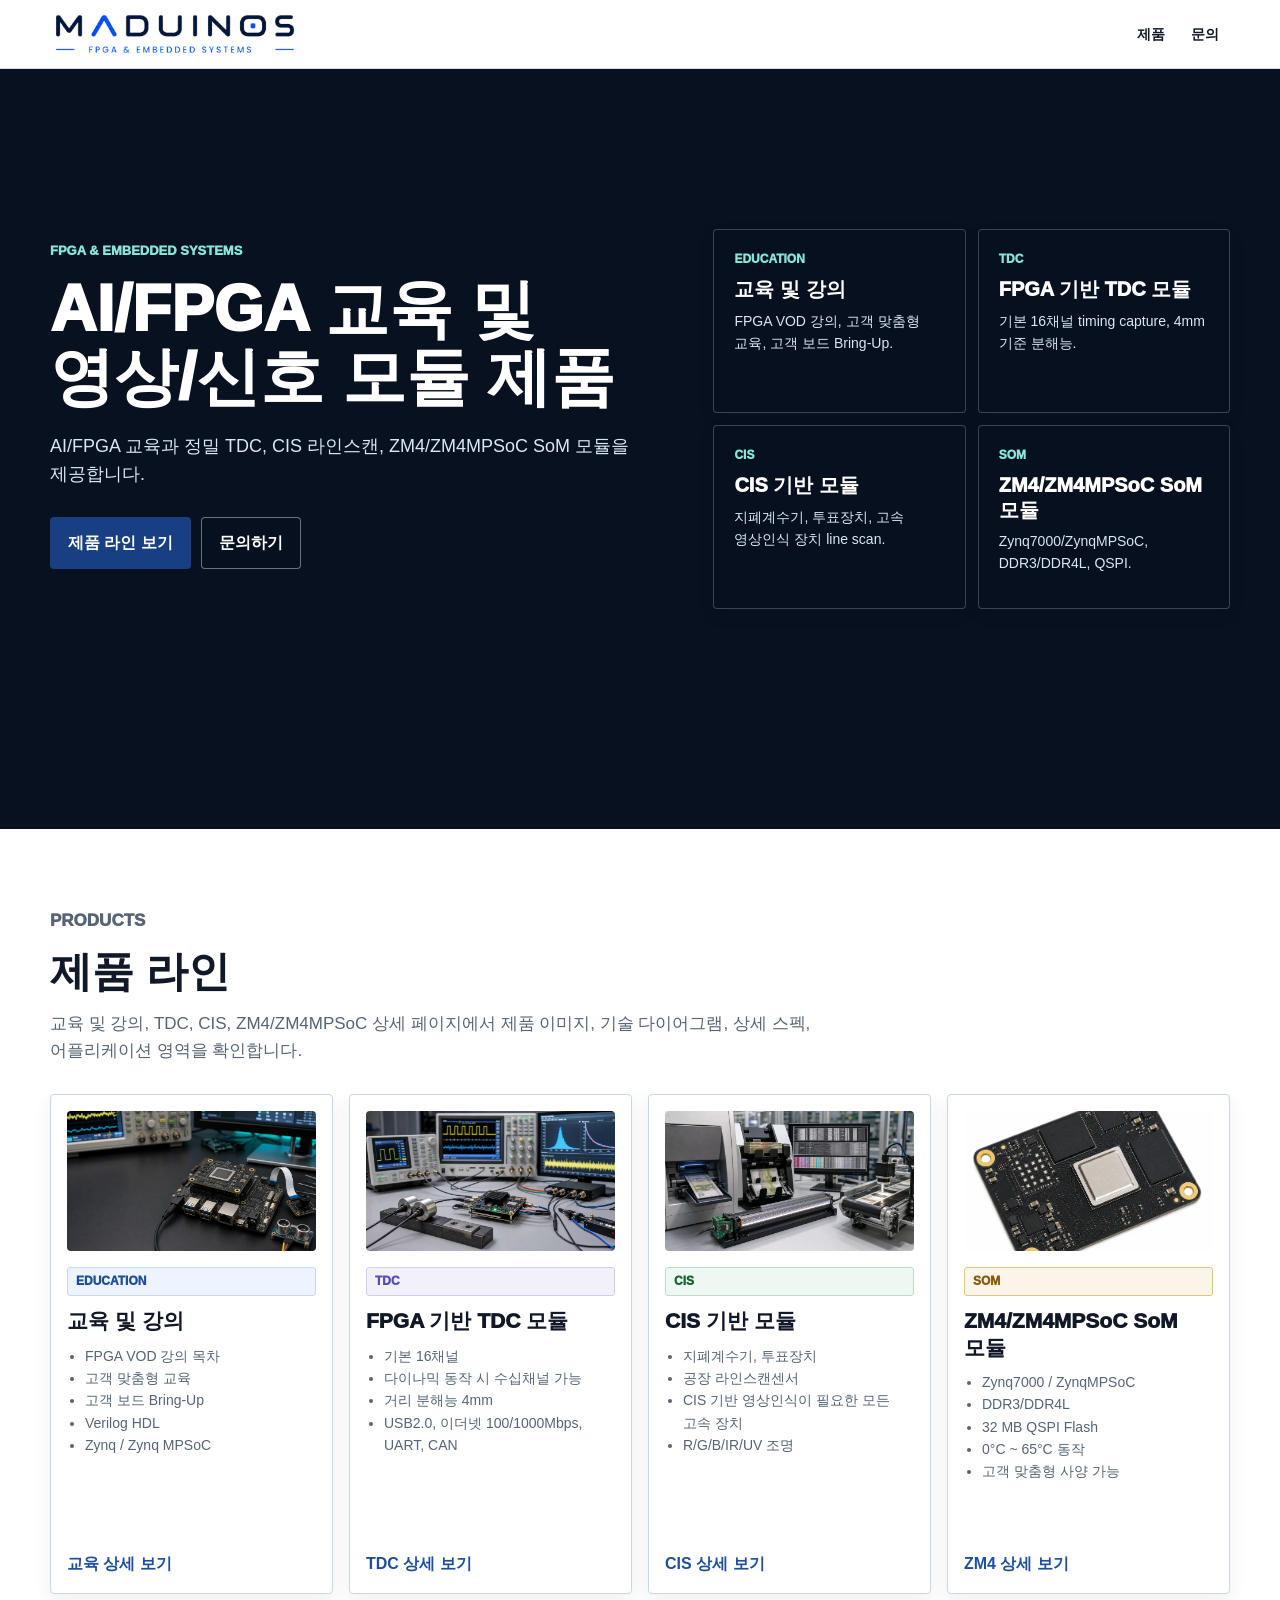
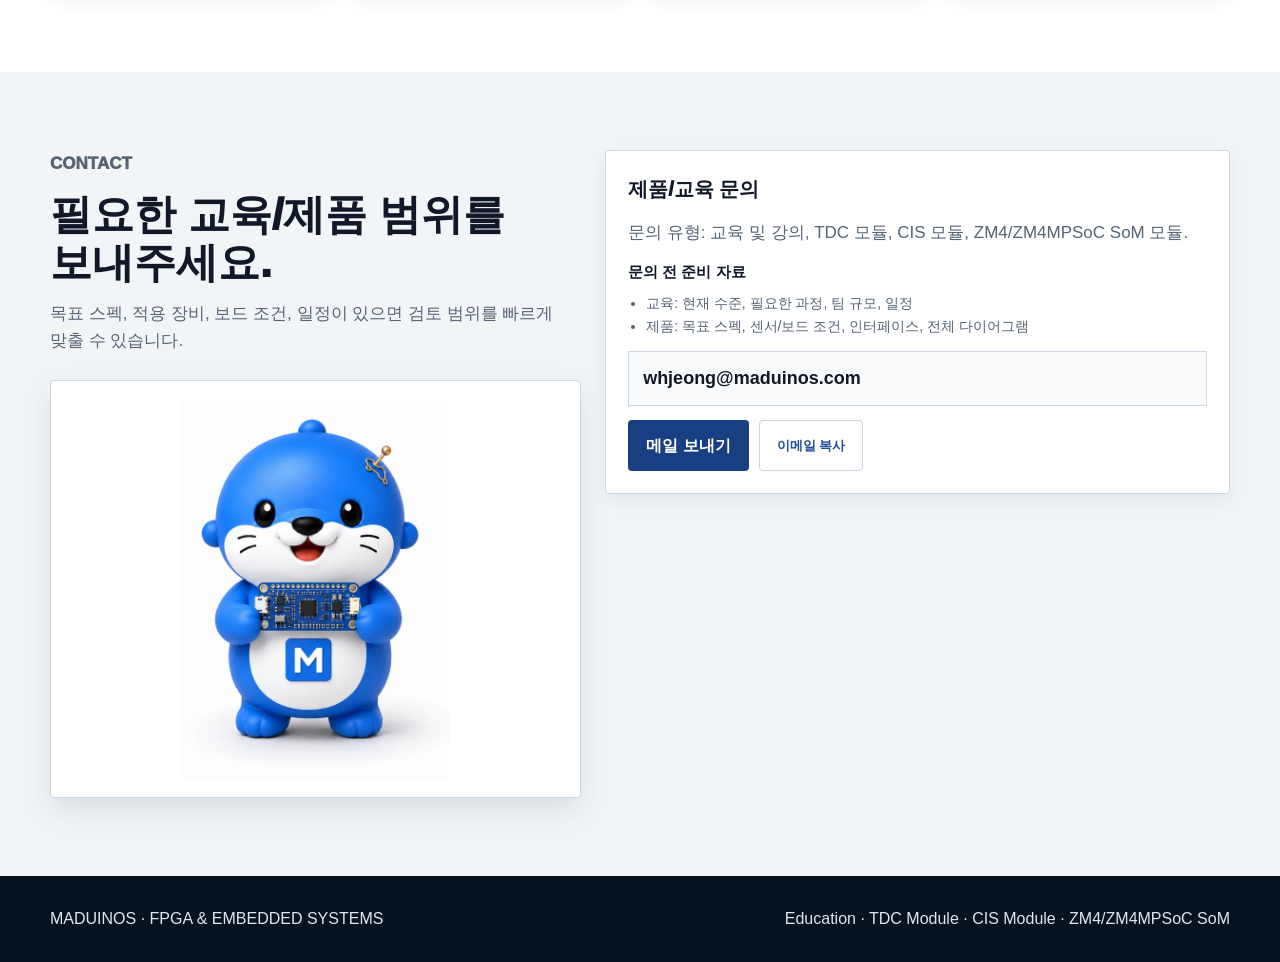
==== index.html @ a4b224b0 "Set primary domain to maduinos.com" ====
<!doctype html>
<html lang="ko">
<head>
  <meta charset="utf-8">
  <meta name="viewport" content="width=device-width, initial-scale=1">
  <meta name="description" content="MADUINOS는 FPGA & EMBEDDED SYSTEMS 브랜드 라인 아래 AI/FPGA 교육 및 영상/신호 모듈 제품을 제공합니다. 교육 및 강의, TDC, CIS, ZM4/ZM4MPSoC SoM의 핵심 스펙과 적용 영역을 확인하고 문의할 수 있습니다.">
  <title>MADUINOS | AI/FPGA 교육 및 영상/신호 모듈 제품</title>
  <link rel="canonical" href="https://maduinos.com/">
  <meta property="og:title" content="MADUINOS | AI/FPGA 교육 및 영상/신호 모듈 제품">
  <meta property="og:description" content="FPGA & EMBEDDED SYSTEMS. 교육 및 강의, FPGA 기반 TDC 모듈, CIS 기반 모듈, ZM4/ZM4MPSoC SoM 모듈.">
  <meta property="og:type" content="website">
  <meta property="og:url" content="https://maduinos.com/">
  <meta property="og:image" content="https://maduinos.com/assets/og-home.jpg">
  <meta property="og:image:width" content="1200">
  <meta property="og:image:height" content="630">
  <meta name="twitter:card" content="summary_large_image">
  <link rel="icon" href="favicon.ico" sizes="any">
  <link rel="icon" type="image/png" href="assets/favicon-32.png" sizes="32x32">
  <link rel="apple-touch-icon" href="assets/apple-touch-icon.png">
  <link rel="stylesheet" href="assets/maduinos-biz.css">
  <script type="application/ld+json">
  {
    "@context": "https://schema.org",
    "@type": "Organization",
    "name": "MADUINOS",
    "url": "https://maduinos.com/",
    "logo": "https://maduinos.com/assets/maduinos_wordmark_reference_clean.png",
    "email": "whjeong@maduinos.com",
    "description": "AI/FPGA 교육 및 영상/신호 모듈 제품. 교육 및 강의, FPGA 기반 TDC 모듈, CIS 기반 모듈, ZM4/ZM4MPSoC SoM 모듈."
  }
  </script>
</head>
<body>
  <header class="site-header">
    <div class="shell nav-row">
      <span class="brand">
        <img class="brand-logo" src="assets/maduinos_wordmark_reference_clean.png" alt="MADUINOS" width="760" height="139">
      </span>
      <nav class="nav-links" aria-label="주요 섹션">
        <a href="#products">제품</a>
        <a href="#contact">문의</a>
      </nav>
    </div>
  </header>

  <main>
    <section class="hero product-hero" id="hero">
      <div class="hero-bg" aria-hidden="true"></div>
      <div class="shell hero-grid">
        <div class="hero-copy">
          <p class="eyebrow">FPGA & EMBEDDED SYSTEMS</p>
          <h1>
            <span class="keep">AI/FPGA 교육 및</span><br>
            <span class="keep">영상/신호 모듈 제품</span>
          </h1>
          <p class="lead">
            AI/FPGA 교육과 정밀 TDC, CIS 라인스캔, ZM4/ZM4MPSoC SoM 모듈을 제공합니다.
          </p>
          <div class="hero-actions">
            <a class="button" href="#products">제품 라인 보기</a>
            <a class="button secondary" href="#contact">문의하기</a>
          </div>
        </div>

        <div class="solution-nav" aria-label="MADUINOS product lines">
          <a href="pages/fpga-education-consulting.html">
            <span>Education</span>
            <strong>교육 및 강의</strong>
            <p>FPGA VOD 강의, 고객 맞춤형 교육, 고객 보드 Bring-Up.</p>
          </a>
          <a href="pages/tdc-module.html">
            <span>TDC</span>
            <strong>FPGA 기반 TDC 모듈</strong>
            <p>기본 16채널 timing capture, 4mm 기준 분해능.</p>
          </a>
          <a href="pages/cis-module.html">
            <span>CIS</span>
            <strong>CIS 기반 모듈</strong>
            <p>지폐계수기, 투표장치, 고속 영상인식 장치 line scan.</p>
          </a>
          <a href="pages/zm4-module.html">
            <span>SoM</span>
            <strong>ZM4/ZM4MPSoC SoM 모듈</strong>
            <p>Zynq7000/ZynqMPSoC, DDR3/DDR4L, QSPI.</p>
          </a>
        </div>
      </div>
    </section>

    <section class="section alt" id="products">
      <div class="shell">
        <div class="section-head">
          <p class="eyebrow">Products</p>
          <h2>제품 라인</h2>
          <p>
            교육 및 강의, TDC, CIS, ZM4/ZM4MPSoC 상세 페이지에서 제품 이미지, 기술 다이어그램, 상세 스펙, 어플리케이션 영역을 확인합니다.
          </p>
        </div>
        <div class="product-line-grid product-card-grid">
          <article class="product-line-card">
            <img src="assets/edge-ai-carrier-lab.webp" alt="FPGA education and lecture product with development board lab setup" width="1672" height="941" loading="lazy">
            <span class="tag blue">Education</span>
            <h3>교육 및 강의</h3>
            <ul>
              <li>FPGA VOD 강의 목차</li>
              <li>고객 맞춤형 교육</li>
              <li>고객 보드 Bring-Up</li>
              <li>Verilog HDL</li>
              <li>Zynq / Zynq MPSoC</li>
            </ul>
            <a class="text-link" href="pages/fpga-education-consulting.html">교육 상세 보기</a>
          </article>
          <article class="product-line-card">
            <img src="assets/tdc-timing-applications.webp" alt="FPGA TDC timing module application image" width="1672" height="941" loading="lazy">
            <span class="tag violet">TDC</span>
            <h3>FPGA 기반 TDC 모듈</h3>
            <ul>
              <li>기본 16채널</li>
              <li>다이나믹 동작 시 수십채널 가능</li>
              <li>거리 분해능 4mm</li>
              <li>USB2.0, 이더넷 100/1000Mbps, UART, CAN</li>
            </ul>
            <a class="text-link" href="pages/tdc-module.html">TDC 상세 보기</a>
          </article>
          <article class="product-line-card">
            <img src="assets/cis-application-markets.webp" alt="CIS application image for banknote counter voting device and factory line scan" width="1672" height="941" loading="lazy">
            <span class="tag green">CIS</span>
            <h3>CIS 기반 모듈</h3>
            <ul>
              <li>지폐계수기, 투표장치</li>
              <li>공장 라인스캔센서</li>
              <li>CIS 기반 영상인식이 필요한 모든 고속 장치</li>
              <li>R/G/B/IR/UV 조명</li>
            </ul>
            <a class="text-link" href="pages/cis-module.html">CIS 상세 보기</a>
          </article>
          <article class="product-line-card">
            <img src="assets/zm4-zm4mpsoc-black-som-module.webp" alt="ZM4 and ZM4MPSoC black SoM module product image" width="1254" height="1254" loading="lazy">
            <span class="tag amber">SoM</span>
            <h3>ZM4/ZM4MPSoC SoM 모듈</h3>
            <ul>
              <li>Zynq7000 / ZynqMPSoC</li>
              <li>DDR3/DDR4L</li>
              <li>32 MB QSPI Flash</li>
              <li>0°C ~ 65°C 동작</li>
              <li>고객 맞춤형 사양 가능</li>
            </ul>
            <a class="text-link" href="pages/zm4-module.html">ZM4 상세 보기</a>
          </article>
        </div>
      </div>
    </section>

    <section class="section" id="contact">
      <div class="shell contact-layout">
        <div>
          <p class="eyebrow">Contact</p>
          <h2>필요한 교육/제품 범위를 보내주세요.</h2>
          <p>
            목표 스펙, 적용 장비, 보드 조건, 일정이 있으면 검토 범위를 빠르게 맞출 수 있습니다.
          </p>
          <div class="image-frame mascot">
            <img src="assets/mascot-board-presenter.webp" alt="MADUINOS mascot holding an FPGA module board" width="566" height="800" loading="lazy">
          </div>
        </div>
        <div class="contact-card">
          <strong>제품/교육 문의</strong>
          <p>문의 유형: 교육 및 강의, TDC 모듈, CIS 모듈, ZM4/ZM4MPSoC SoM 모듈.</p>
          <div class="contact-prep">
            <strong>문의 전 준비 자료</strong>
            <ul>
              <li>교육: 현재 수준, 필요한 과정, 팀 규모, 일정</li>
              <li>제품: 목표 스펙, 센서/보드 조건, 인터페이스, 전체 다이어그램</li>
            </ul>
          </div>
          <div class="email-line">whjeong@maduinos.com</div>
          <div class="contact-actions">
            <a class="button" href="mailto:whjeong@maduinos.com?subject=MADUINOS%20제품%20교육%20문의">메일 보내기</a>
            <button class="button secondary copy-button" type="button" data-copy-email="whjeong@maduinos.com" aria-live="polite">이메일 복사</button>
          </div>
        </div>
      </div>
    </section>
  </main>

  <footer class="site-footer">
    <div class="shell footer-row">
      <div>MADUINOS · FPGA & EMBEDDED SYSTEMS</div>
      <div>Education · TDC Module · CIS Module · ZM4/ZM4MPSoC SoM</div>
    </div>
  </footer>
  <script>
    document.querySelectorAll("[data-copy-email]").forEach((button) => {
      button.addEventListener("click", async () => {
        const email = button.dataset.copyEmail;
        try {
          await navigator.clipboard.writeText(email);
          button.textContent = "복사 완료";
          setTimeout(() => { button.textContent = "이메일 복사"; }, 1600);
        } catch {
          window.prompt("이메일 주소를 복사하세요.", email);
        }
      });
    });
  </script>
</body>
</html>
---- assets/maduinos-biz.css ----
:root {
  --ink: #111827;
  --muted: #566475;
  --line: #cdd7e3;
  --paper: #ffffff;
  --soft: #f2f5f8;
  --surface: #f8fafc;
  --navy: #08111f;
  --blue: #1f4f9c;
  --teal: #0f766e;
  --cyan: #036780;
  --green: #166534;
  --amber: #8a5a10;
  --violet: #554db8;
  --red: #bd2b1f;
  --shadow: 0 12px 30px rgba(14, 23, 38, 0.1);
  --shadow-sm: 0 6px 18px rgba(14, 23, 38, 0.07);
}

* { box-sizing: border-box; }
html { scroll-behavior: smooth; }

body {
  margin: 0;
  color: var(--ink);
  background: var(--soft);
  font-family: -apple-system, BlinkMacSystemFont, "Noto Sans KR", "Segoe UI", sans-serif;
  line-height: 1.6;
  letter-spacing: 0;
  word-break: keep-all;
  overflow-wrap: break-word;
}

a { color: var(--blue); text-decoration: none; }
a:hover { text-decoration: underline; }
img { display: block; max-width: 100%; height: auto; }

.shell {
  width: min(1180px, calc(100% - 32px));
  margin: 0 auto;
}

.site-header {
  position: sticky;
  top: 0;
  z-index: 30;
  border-bottom: 1px solid rgba(205, 215, 227, 0.92);
  background: rgba(255, 255, 255, 0.98);
  backdrop-filter: blur(10px);
}

.nav-row {
  min-height: 68px;
  display: flex;
  align-items: center;
  justify-content: space-between;
  gap: 24px;
}

.brand {
  display: inline-flex;
  align-items: center;
  color: var(--ink);
  text-decoration: none;
}

.brand:hover {
  text-decoration: none;
}

.brand img {
  width: 250px;
  max-width: 58vw;
}

.brand-logo {
  width: 380px;
  max-width: 82vw;
}

.nav-links {
  display: flex;
  align-items: center;
  gap: 4px;
  overflow-x: auto;
  overflow-y: hidden;
  white-space: nowrap;
  scrollbar-width: none;
  -ms-overflow-style: none;
}

.nav-links::-webkit-scrollbar {
  display: none;
}

.nav-links a {
  min-height: 40px;
  display: inline-flex;
  align-items: center;
  padding: 8px 11px;
  color: var(--ink);
  font-size: 14px;
  font-weight: 850;
}

.nav-links a:hover {
  background: #eef2f6;
  text-decoration: none;
}

.hero {
  position: relative;
  min-height: 760px;
  overflow: hidden;
  color: #fff;
  background: var(--navy);
}

.hero-bg {
  position: absolute;
  inset: 0;
  background-image:
    linear-gradient(90deg, rgba(8, 17, 31, 0.98) 0%, rgba(8, 17, 31, 0.92) 38%, rgba(8, 17, 31, 0.58) 76%),
    url("tdc-cis-lab-system.png");
  background-size: cover;
  background-position: center;
}

.hero-grid {
  position: relative;
  min-height: 690px;
  display: grid;
  grid-template-columns: minmax(0, 0.98fr) minmax(360px, 0.82fr);
  gap: 46px;
  align-items: center;
  padding: 70px 0 60px;
}

.hero-copy {
  max-width: 760px;
}

.eyebrow {
  margin: 0 0 14px;
  color: #86e7d8;
  font-size: 13px;
  font-weight: 950;
  letter-spacing: 0;
  text-transform: uppercase;
}

h1, h2, h3, p { margin-top: 0; }

h1, h2, h3, p, li, td, th, span, a, button, label {
  word-break: keep-all;
  overflow-wrap: break-word;
}

.keep {
  display: inline-block;
}

h1 {
  margin-bottom: 20px;
  font-size: 64px;
  line-height: 1.06;
  font-weight: 950;
  letter-spacing: 0;
}

h2 {
  margin-bottom: 14px;
  font-size: 42px;
  line-height: 1.13;
  font-weight: 940;
  letter-spacing: 0;
}

h3 {
  margin-bottom: 10px;
  font-size: 21px;
  line-height: 1.25;
  font-weight: 920;
  letter-spacing: 0;
}

.lead {
  margin-bottom: 28px;
  color: #dbe7f3;
  font-size: 18px;
}

.hero-disciplines {
  display: flex;
  flex-wrap: wrap;
  gap: 0;
  max-width: 720px;
  margin: 0 0 24px;
  border-top: 1px solid rgba(219, 231, 243, 0.24);
  border-bottom: 1px solid rgba(219, 231, 243, 0.24);
}

.hero-disciplines span {
  min-height: 42px;
  display: inline-flex;
  align-items: center;
  padding: 8px 16px 8px 0;
  margin-right: 16px;
  color: #e6edf5;
  border-right: 1px solid rgba(219, 231, 243, 0.24);
  font-size: 13px;
  font-weight: 880;
}

.hero-note {
  max-width: 660px;
  margin-bottom: 18px;
  color: #b9e7df;
  font-size: 15px;
  font-weight: 800;
}

.hero-actions {
  display: flex;
  flex-wrap: wrap;
  gap: 10px;
  margin-bottom: 28px;
}

.button {
  display: inline-flex;
  align-items: center;
  justify-content: center;
  min-height: 46px;
  padding: 12px 17px;
  border: 1px solid transparent;
  border-radius: 4px;
  color: #fff;
  background: #173f82;
  font-weight: 900;
  cursor: pointer;
}

.button:hover {
  color: #fff;
  background: #102f66;
  text-decoration: none;
}

.button.secondary {
  background: rgba(8, 17, 31, 0.34);
  border-color: rgba(219, 231, 243, 0.46);
}

.hero-device {
  align-self: end;
  padding: 16px;
  border: 1px solid rgba(219, 231, 243, 0.2);
  background: rgba(8, 17, 31, 0.64);
  box-shadow: var(--shadow);
}

.hero-device img {
  width: 100%;
  aspect-ratio: 4 / 3;
  object-fit: cover;
}

.device-strip {
  display: grid;
  grid-template-columns: repeat(5, 1fr);
  gap: 7px;
  margin-top: 12px;
}

.device-strip button {
  min-height: 34px;
  border: 1px solid rgba(219, 231, 243, 0.16);
  color: #dbe7f3;
  background: rgba(8, 17, 31, 0.6);
  cursor: pointer;
  font-size: 12px;
  font-weight: 900;
}

.device-strip button:hover,
.device-strip button.is-active {
  color: #07111e;
  background: #b9e7df;
}

.section {
  padding: 78px 0;
}

.section.alt {
  background: #fff;
}

.section-head {
  max-width: 800px;
  margin-bottom: 30px;
}

.compact-head {
  max-width: 980px;
}

.section-head p,
.product-copy p,
.tech-panel p,
.contact-layout p {
  color: var(--muted);
  font-size: 17px;
}

.solution-grid {
  display: grid;
  grid-template-columns: repeat(3, minmax(0, 1fr));
  gap: 16px;
}

.business-map {
  border-bottom: 1px solid var(--line);
}

.business-flow {
  display: grid;
  grid-template-columns: minmax(0, 1fr) 36px minmax(0, 1fr) 36px minmax(0, 1fr);
  gap: 12px;
  align-items: stretch;
}

.business-card {
  min-height: 190px;
  padding: 22px;
  border: 1px solid var(--line);
  background: #fff;
  box-shadow: var(--shadow-sm);
}

.business-card span {
  display: inline-flex;
  margin-bottom: 12px;
  padding: 4px 8px;
  color: #fff;
  background: var(--ink);
  font-size: 12px;
  font-weight: 950;
  text-transform: uppercase;
}

.business-card strong {
  display: block;
  margin-bottom: 8px;
  font-size: 24px;
  line-height: 1.2;
  font-weight: 950;
}

.business-card p {
  margin-bottom: 0;
  color: var(--muted);
}

.business-output {
  border-color: rgba(15, 118, 110, 0.36);
  background: #f4fbfa;
}

.business-arrow {
  display: grid;
  place-items: center;
  color: var(--teal);
  font-size: 28px;
  font-weight: 950;
}

.solution-card,
.industry-card,
.contact-card,
.product-shot,
.capability,
.flow-card,
.page-link-grid a {
  border: 1px solid var(--line);
  border-radius: 4px;
  background: var(--paper);
  box-shadow: var(--shadow-sm);
}

.solution-card {
  min-height: 242px;
  padding: 22px;
}

.solution-card p,
.industry-card p {
  color: var(--muted);
}

.text-link {
  display: inline-flex;
  margin-top: 10px;
  color: var(--blue);
  font-weight: 900;
}

.solution-nav {
  display: grid;
  grid-template-columns: repeat(2, minmax(0, 1fr));
  gap: 12px;
  align-self: center;
}

.solution-nav a {
  min-height: 184px;
  display: grid;
  align-content: start;
  gap: 8px;
  padding: 20px;
  color: #fff;
  border: 1px solid rgba(219, 231, 243, 0.24);
  border-radius: 4px;
  background: rgba(8, 17, 31, 0.72);
  box-shadow: var(--shadow-sm);
}

.solution-nav a:hover {
  border-color: #86e7d8;
  background: rgba(16, 24, 39, 0.9);
  text-decoration: none;
}

.solution-nav span {
  color: #86e7d8;
  font-size: 12px;
  font-weight: 950;
  text-transform: uppercase;
}

.solution-nav strong {
  font-size: 20px;
  line-height: 1.22;
  font-weight: 950;
}

.solution-nav p {
  margin-bottom: 0;
  color: #dbe7f3;
  font-size: 14px;
}

.business-model-grid {
  display: grid;
  grid-template-columns: repeat(4, minmax(0, 1fr));
  gap: 14px;
}

.business-model-grid.product-card-grid {
  grid-template-columns: repeat(4, minmax(0, 1fr));
}

.business-model-card {
  min-height: 230px;
  display: grid;
  align-content: start;
  gap: 10px;
  padding: 20px;
  color: var(--ink);
  border: 1px solid var(--line);
  border-radius: 4px;
  background: #fff;
  box-shadow: var(--shadow-sm);
}

.business-model-card:hover {
  border-color: #9db8d8;
  text-decoration: none;
}

.business-model-card span {
  color: var(--teal);
  font-size: 12px;
  font-weight: 950;
  text-transform: uppercase;
}

.business-model-card strong {
  font-size: 22px;
  line-height: 1.2;
  font-weight: 950;
}

.business-model-card p {
  margin-bottom: 0;
  color: var(--muted);
}

.business-model-card em {
  margin-top: 6px;
  padding-top: 12px;
  border-top: 1px solid var(--line);
  color: var(--ink);
  font-size: 13px;
  font-style: normal;
  font-weight: 900;
}

.product-card-grid {
  display: grid;
  grid-template-columns: repeat(2, minmax(0, 1fr));
  gap: 16px;
}

.product-card {
  display: grid;
  grid-template-columns: minmax(190px, 0.62fr) minmax(0, 1fr);
  gap: 18px;
  min-height: 250px;
  padding: 16px;
  color: var(--ink);
  border: 1px solid var(--line);
  border-radius: 4px;
  background: #fff;
  box-shadow: var(--shadow-sm);
}

.product-card:hover {
  border-color: #9db8d8;
  text-decoration: none;
}

.product-card img {
  width: 100%;
  height: 100%;
  min-height: 210px;
  object-fit: cover;
  border-radius: 4px;
}

.product-card h3 {
  color: var(--ink);
}

.product-card p {
  margin-bottom: 0;
  color: var(--muted);
}

.product-card.education-card {
  grid-column: span 2;
}

.tag {
  display: inline-flex;
  align-items: center;
  min-height: 26px;
  margin-bottom: 12px;
  padding: 4px 8px;
  border: 1px solid var(--line);
  border-radius: 3px;
  color: var(--ink);
  background: var(--surface);
  font-size: 12px;
  font-weight: 950;
  text-transform: uppercase;
}

.tag.blue { color: var(--blue); background: #eef4ff; border-color: #c8d8f2; }
.tag.cyan { color: var(--cyan); background: #edf8fb; border-color: #bfdae2; }
.tag.amber { color: var(--amber); background: #fbf4e8; border-color: #e1c48d; }
.tag.violet { color: var(--violet); background: #f2f1fb; border-color: #d1cdf0; }
.tag.green { color: var(--green); background: #eef8f2; border-color: #bfdcc9; }

.product-line-grid {
  display: grid;
  grid-template-columns: repeat(4, minmax(0, 1fr));
  gap: 16px;
}

.product-line-card {
  min-height: 500px;
  display: grid;
  grid-template-rows: auto auto auto 1fr auto;
  gap: 0;
  padding: 16px;
  border: 1px solid var(--line);
  border-radius: 4px;
  background: #fff;
  box-shadow: var(--shadow-sm);
}

.product-line-card img {
  width: 100%;
  aspect-ratio: 16 / 9;
  object-fit: cover;
  margin-bottom: 16px;
  border-radius: 4px;
}

.product-line-card h3 {
  margin-bottom: 10px;
}

.product-line-card ul {
  margin: 0;
  padding-left: 18px;
  color: var(--muted);
  font-size: 14px;
}

.product-line-card .text-link {
  align-self: end;
}

.list {
  margin: 0;
  padding-left: 18px;
  color: var(--muted);
}

.product-layout {
  display: grid;
  grid-template-columns: minmax(0, 0.78fr) minmax(420px, 1fr);
  gap: 28px;
  align-items: center;
}

.spec-grid {
  display: grid;
  grid-template-columns: repeat(2, minmax(0, 1fr));
  gap: 10px;
  margin-top: 22px;
}

.spec-grid div {
  min-height: 92px;
  padding: 14px;
  border: 1px solid var(--line);
  background: #fff;
}

.spec-grid strong,
.capability strong {
  display: block;
  margin-bottom: 5px;
  font-weight: 950;
}

.spec-grid span,
.capability span {
  color: var(--muted);
  font-size: 14px;
}

.product-shot {
  padding: 18px;
}

.product-shot img {
  width: 100%;
  border-radius: 4px;
}

.claim-note {
  margin-top: 20px;
  padding: 16px;
  border-left: 5px solid var(--amber);
  color: #3f3120;
  background: #fbf6ec;
  font-size: 15px;
  font-weight: 760;
}

.capability-grid {
  display: grid;
  grid-template-columns: repeat(3, minmax(0, 1fr));
  gap: 14px;
}

.capability {
  min-height: 132px;
  padding: 18px;
}

.industry-grid {
  display: grid;
  grid-template-columns: repeat(4, minmax(0, 1fr));
  gap: 14px;
}

.technology-flow {
  display: grid;
  grid-template-columns: minmax(0, 1fr) auto minmax(0, 1fr) auto minmax(0, 1fr) auto minmax(0, 1fr);
  gap: 10px;
  align-items: stretch;
  padding: 18px;
  margin-bottom: 18px;
}

.technology-card-grid {
  margin-top: 16px;
}

.proof-panel {
  display: grid;
  grid-template-columns: minmax(0, 0.72fr) minmax(420px, 1fr);
  gap: 22px;
  align-items: start;
  margin-top: 22px;
  padding: 24px;
  border: 1px solid var(--line);
  border-radius: 4px;
  background: #f8fafc;
  box-shadow: var(--shadow-sm);
}

.proof-panel p {
  margin-bottom: 0;
  color: var(--muted);
}

.proof-grid {
  display: grid;
  grid-template-columns: repeat(3, minmax(0, 1fr));
  gap: 10px;
}

.proof-grid div {
  min-height: 126px;
  padding: 16px;
  border: 1px solid var(--line);
  border-radius: 4px;
  background: #fff;
}

.proof-grid strong {
  display: block;
  margin-bottom: 6px;
  font-weight: 950;
}

.proof-grid span {
  color: var(--muted);
  font-size: 14px;
}

.curriculum-grid,
.roadmap-grid {
  display: grid;
  grid-template-columns: repeat(4, minmax(0, 1fr));
  gap: 14px;
}

.curriculum-grid.detailed {
  grid-template-columns: repeat(5, minmax(0, 1fr));
}

.curriculum-grid article,
.roadmap-grid div,
.application-list div {
  min-height: 190px;
  padding: 20px;
  border: 1px solid var(--line);
  border-radius: 4px;
  background: #fff;
  box-shadow: var(--shadow-sm);
}

.curriculum-grid article span {
  display: inline-flex;
  margin-bottom: 12px;
  padding: 4px 8px;
  color: var(--blue);
  background: #eef4ff;
  border: 1px solid #c8d8f2;
  border-radius: 3px;
  font-size: 12px;
  font-weight: 950;
}

.curriculum-grid article p,
.roadmap-grid span,
.application-list span {
  margin-bottom: 0;
  color: var(--muted);
  font-size: 14px;
}

.roadmap-grid {
  grid-template-columns: repeat(5, minmax(0, 1fr));
}

.roadmap-grid div {
  min-height: 150px;
}

.roadmap-grid strong,
.application-list strong {
  display: block;
  margin-bottom: 8px;
  font-size: 18px;
  font-weight: 950;
}

.package-grid {
  display: grid;
  grid-template-columns: repeat(3, minmax(0, 1fr));
  gap: 14px;
  margin-top: 18px;
}

.package-card {
  min-height: 236px;
  padding: 20px;
  border: 1px solid var(--line);
  border-radius: 4px;
  background: #fff;
  box-shadow: var(--shadow-sm);
}

.package-card span {
  display: inline-flex;
  margin-bottom: 12px;
  padding: 4px 8px;
  color: var(--teal);
  background: #edf8f5;
  border: 1px solid #b9ded7;
  border-radius: 3px;
  font-size: 12px;
  font-weight: 950;
}

.package-card p {
  color: var(--muted);
}

.package-card strong {
  display: block;
  font-size: 14px;
  font-weight: 900;
}

.industry-layout {
  display: grid;
  grid-template-columns: minmax(280px, 0.58fr) minmax(420px, 1fr);
  gap: 24px;
  align-items: center;
}

.industry-copy {
  margin-bottom: 0;
}

.industry-visual img {
  width: 100%;
  border-radius: 4px;
  box-shadow: var(--shadow);
}

.industry-signal-map {
  display: grid;
  grid-template-columns: repeat(3, minmax(0, 1fr));
  gap: 8px;
  margin-top: 10px;
}

.industry-signal-map div,
.measurement-stack div {
  min-height: 88px;
  padding: 14px;
  border: 1px solid var(--line);
  background: #fff;
}

.industry-signal-map strong,
.measurement-stack strong {
  display: block;
  margin-bottom: 4px;
  font-weight: 950;
}

.industry-signal-map span,
.measurement-stack span {
  color: var(--muted);
  font-size: 13px;
}

.industry-layout .industry-grid {
  grid-column: 1 / -1;
}

.industry-card {
  min-height: 182px;
  padding: 20px;
}

.engagement-flow {
  display: grid;
  grid-template-columns: minmax(0, 1fr) 28px minmax(0, 1fr) 28px minmax(0, 1fr) 28px minmax(0, 1fr);
  gap: 10px;
  align-items: stretch;
}

.flow-card {
  min-height: 184px;
  padding: 20px;
}

.flow-card span {
  display: inline-grid;
  width: 38px;
  height: 38px;
  margin-bottom: 16px;
  place-items: center;
  color: #fff;
  background: var(--ink);
  font-size: 13px;
  font-weight: 950;
}

.flow-card strong {
  display: block;
  margin-bottom: 8px;
  font-size: 20px;
  font-weight: 950;
}

.flow-card p {
  margin-bottom: 0;
  color: var(--muted);
}

.flow-connector {
  display: grid;
  place-items: center;
  color: var(--teal);
  font-size: 28px;
  font-weight: 950;
}

.process-list {
  counter-reset: step;
  display: grid;
  gap: 12px;
}

.process-item {
  counter-increment: step;
  display: grid;
  grid-template-columns: 58px 1fr;
  gap: 14px;
  padding: 18px;
  border: 1px solid var(--line);
  background: #fff;
}

.process-item::before {
  content: counter(step, decimal-leading-zero);
  width: 48px;
  height: 48px;
  display: grid;
  place-items: center;
  color: #fff;
  background: var(--ink);
  font-weight: 950;
}

.process-item p {
  margin-bottom: 0;
  color: var(--muted);
}

.tech-panel {
  display: grid;
  grid-template-columns: minmax(0, 1fr) minmax(320px, 0.68fr);
  gap: 18px;
  align-items: center;
}

.measurement-stack {
  display: grid;
  gap: 10px;
}

.page-link-grid {
  display: grid;
  grid-template-columns: repeat(3, minmax(0, 1fr));
  gap: 12px;
}

.page-link-grid a {
  min-height: 74px;
  display: flex;
  align-items: center;
  padding: 18px;
  color: var(--ink);
  font-weight: 900;
}

.page-link-grid a:hover {
  color: var(--blue);
  text-decoration: none;
}

.contact-layout {
  display: grid;
  grid-template-columns: minmax(0, 0.85fr) minmax(420px, 1fr);
  gap: 24px;
  align-items: start;
}

.contact-card {
  display: grid;
  gap: 14px;
  padding: 22px;
}

.contact-card strong {
  font-size: 20px;
  font-weight: 950;
}

.contact-card p {
  margin-bottom: 0;
}

.contact-prep {
  display: grid;
  gap: 8px;
}

.contact-prep strong {
  font-size: 15px;
}

.contact-prep ul {
  margin: 0;
  padding-left: 18px;
  color: var(--muted);
  font-size: 14px;
}

.contact-actions {
  display: flex;
  flex-wrap: wrap;
  gap: 10px;
}

.contact-card .button.secondary {
  color: var(--blue);
  background: #fff;
  border-color: var(--line);
}

.contact-card .button.secondary:hover {
  color: #fff;
  background: var(--blue);
  border-color: var(--blue);
}

.email-line {
  padding: 12px 14px;
  border: 1px solid var(--line);
  background: #f8fafc;
  color: var(--ink);
  font-size: 18px;
  font-weight: 900;
  user-select: text;
}

.site-footer {
  padding: 30px 0;
  color: #dbe7f3;
  background: var(--navy);
}

.footer-row {
  display: flex;
  justify-content: space-between;
  gap: 18px;
  align-items: center;
}

.footer-links {
  display: flex;
  flex-wrap: wrap;
  gap: 4px 18px;
}

.footer-links a {
  color: #dbe7f3;
  font-size: 14px;
}

.detail-hero {
  padding: 86px 0 50px;
  color: #fff;
  background: #08111f;
  border-bottom: 1px solid #1f2f46;
}

.detail-main {
  padding: 0 0 78px;
}

.detail-grid {
  display: grid;
  grid-template-columns: minmax(0, 0.8fr) minmax(0, 1.2fr);
  gap: 18px;
}

.detail-card {
  padding: 22px;
  border: 1px solid var(--line);
  border-radius: 4px;
  background: #fff;
}

.detail-hero-media {
  padding: 72px 0;
}

.detail-hero-grid,
.split-media {
  display: grid;
  grid-template-columns: minmax(0, 0.95fr) minmax(420px, 1fr);
  gap: 28px;
  align-items: center;
}

.split-media.reverse {
  grid-template-columns: minmax(0, 1fr) minmax(420px, 0.95fr);
}

.image-frame {
  padding: 18px;
  border: 1px solid var(--line);
  border-radius: 4px;
  background: #fff;
  box-shadow: var(--shadow);
}

.image-frame.dark {
  border-color: rgba(255, 255, 255, 0.22);
  background: rgba(255, 255, 255, 0.08);
}

.image-frame img {
  width: 100%;
  border-radius: 4px;
}

.image-frame.mascot {
  margin-top: 26px;
}

.image-frame.mascot img {
  max-height: 380px;
  width: auto;
  margin: 0 auto;
  display: block;
}

.split-media .page-link-grid {
  margin-top: 22px;
  grid-template-columns: repeat(2, minmax(0, 1fr));
}

.detail-section {
  padding: 70px 0;
  background: #fff;
}

.detail-section.alt {
  background: var(--soft);
}

.outcome-grid {
  display: grid;
  grid-template-columns: repeat(3, minmax(0, 1fr));
  gap: 14px;
}

.outcome-card {
  min-height: 182px;
  padding: 22px;
  border: 1px solid var(--line);
  border-radius: 4px;
  background: #fff;
  box-shadow: var(--shadow-sm);
}

.outcome-card p {
  color: var(--muted);
}

.diagram {
  border: 1px solid var(--line);
  border-radius: 4px;
  background: #fff;
  box-shadow: var(--shadow-sm);
}

.flow-diagram {
  display: grid;
  grid-template-columns: repeat(4, minmax(0, 1fr) auto) minmax(0, 1fr);
  gap: 10px;
  align-items: stretch;
  padding: 18px;
}

.module-diagram {
  display: grid;
  grid-template-columns: minmax(0, 1fr) auto minmax(0, 1fr) auto minmax(0, 1fr) auto minmax(0, 1fr);
  gap: 10px;
  align-items: stretch;
  padding: 18px;
}

.flow-node,
.diagram-core {
  min-height: 112px;
  display: grid;
  align-content: center;
  gap: 6px;
  padding: 16px;
  border: 1px solid var(--line);
  border-radius: 4px;
  background: var(--surface);
}

.diagram-core {
  color: #fff;
  border-color: #1f2f46;
  background: #101827;
}

.module-core {
  min-height: 132px;
}

.flow-node strong,
.diagram-core strong {
  font-size: 18px;
  font-weight: 950;
}

.flow-node span,
.diagram-core span {
  color: var(--muted);
  font-size: 14px;
}

.diagram-core span {
  color: #dff7f3;
}

.flow-arrow {
  display: grid;
  place-items: center;
  color: var(--teal);
  font-size: 28px;
  font-weight: 950;
}

.system-diagram {
  display: grid;
  grid-template-columns: minmax(0, 1fr) minmax(260px, 0.9fr) minmax(0, 1fr);
  gap: 14px;
  align-items: stretch;
  padding: 18px;
}

.diagram-column {
  display: grid;
  gap: 12px;
}

.spec-list {
  display: grid;
  gap: 10px;
  margin-top: 20px;
}

.spec-list div {
  min-height: 80px;
  padding: 14px;
  border: 1px solid var(--line);
  background: #fff;
}

.spec-list strong {
  display: block;
  margin-bottom: 4px;
  font-weight: 950;
}

.spec-list span {
  color: var(--muted);
  font-size: 14px;
}

.application-list {
  display: grid;
  grid-template-columns: repeat(3, minmax(0, 1fr));
  gap: 10px;
  margin-top: 20px;
}

.application-list div {
  min-height: 132px;
  padding: 16px;
  box-shadow: none;
}

.table-wrap {
  overflow-x: auto;
}

.spec-table {
  width: 100%;
  border-collapse: collapse;
  background: #fff;
  box-shadow: var(--shadow-sm);
}

.spec-table th,
.spec-table td {
  padding: 15px;
  border: 1px solid var(--line);
  text-align: left;
  vertical-align: top;
}

.spec-table th {
  color: #fff;
  background: var(--ink);
  font-weight: 920;
}

.check-grid {
  display: grid;
  grid-template-columns: repeat(4, minmax(0, 1fr));
  gap: 8px;
  margin-top: 20px;
}

.check-grid span {
  min-height: 42px;
  display: grid;
  place-items: center;
  padding: 8px;
  color: var(--ink);
  background: #fff;
  border: 1px solid var(--line);
  border-radius: 4px;
  font-size: 13px;
  font-weight: 880;
  text-align: center;
}

@media (max-width: 1000px) {
  h1 {
    font-size: 58px;
  }

  h2 {
    font-size: 40px;
  }

  .hero-grid,
  .product-layout,
  .industry-layout,
  .tech-panel,
  .contact-layout,
  .detail-grid,
  .detail-hero-grid,
  .split-media,
  .split-media.reverse,
  .proof-panel,
  .system-diagram {
    grid-template-columns: 1fr;
  }

  .solution-grid,
  .capability-grid,
  .industry-grid,
  .page-link-grid,
  .outcome-grid,
  .proof-grid,
  .package-grid,
  .product-card-grid,
  .business-model-grid,
  .product-line-grid,
  .curriculum-grid,
  .curriculum-grid.detailed,
  .roadmap-grid,
  .application-list {
    grid-template-columns: repeat(2, minmax(0, 1fr));
  }

  .business-model-grid.product-card-grid {
    grid-template-columns: repeat(2, minmax(0, 1fr));
  }

  .flow-diagram,
  .technology-flow,
  .module-diagram,
  .engagement-flow,
  .business-flow {
    grid-template-columns: 1fr;
  }

  .flow-arrow,
  .flow-connector,
  .business-arrow {
    transform: rotate(90deg);
  }

  .product-card.education-card {
    grid-column: span 2;
  }
}

@media (max-width: 720px) {
  h1 {
    font-size: 38px;
    line-height: 1.09;
  }

  h2 {
    font-size: 30px;
  }

  .nav-row {
    align-items: flex-start;
    flex-direction: column;
    padding: 12px 0;
  }

  .brand-logo {
    max-width: 64vw;
  }

  .nav-links {
    width: 100%;
  }

  .hero-grid {
    min-height: auto;
    padding: 46px 0 38px;
  }

  .hero {
    min-height: auto;
  }

  .hero-bg {
    background-position: 58% center;
  }

  .hero-actions {
    margin-bottom: 0;
  }

  .hero-disciplines span {
    flex: 1 1 46%;
    margin-right: 0;
    padding-right: 12px;
  }

  .hero-device {
    display: none;
  }

  .solution-grid,
  .capability-grid,
  .industry-grid,
  .industry-signal-map,
  .page-link-grid,
  .spec-grid,
  .outcome-grid,
  .proof-grid,
  .package-grid,
  .check-grid,
  .solution-nav,
  .product-card-grid,
  .business-model-grid,
  .product-line-grid,
  .curriculum-grid,
  .curriculum-grid.detailed,
  .roadmap-grid,
  .application-list {
    grid-template-columns: 1fr;
  }

  .business-model-grid.product-card-grid {
    grid-template-columns: 1fr;
  }

  .product-card {
    grid-template-columns: 1fr;
  }

  .product-card.education-card {
    grid-column: auto;
  }

  .detail-hero-media {
    padding: 52px 0;
  }

  .detail-section {
    padding: 54px 0;
  }

  .section {
    padding: 56px 0;
  }

  .process-item {
    grid-template-columns: 1fr;
  }

  .footer-row {
    align-items: flex-start;
    flex-direction: column;
  }
}
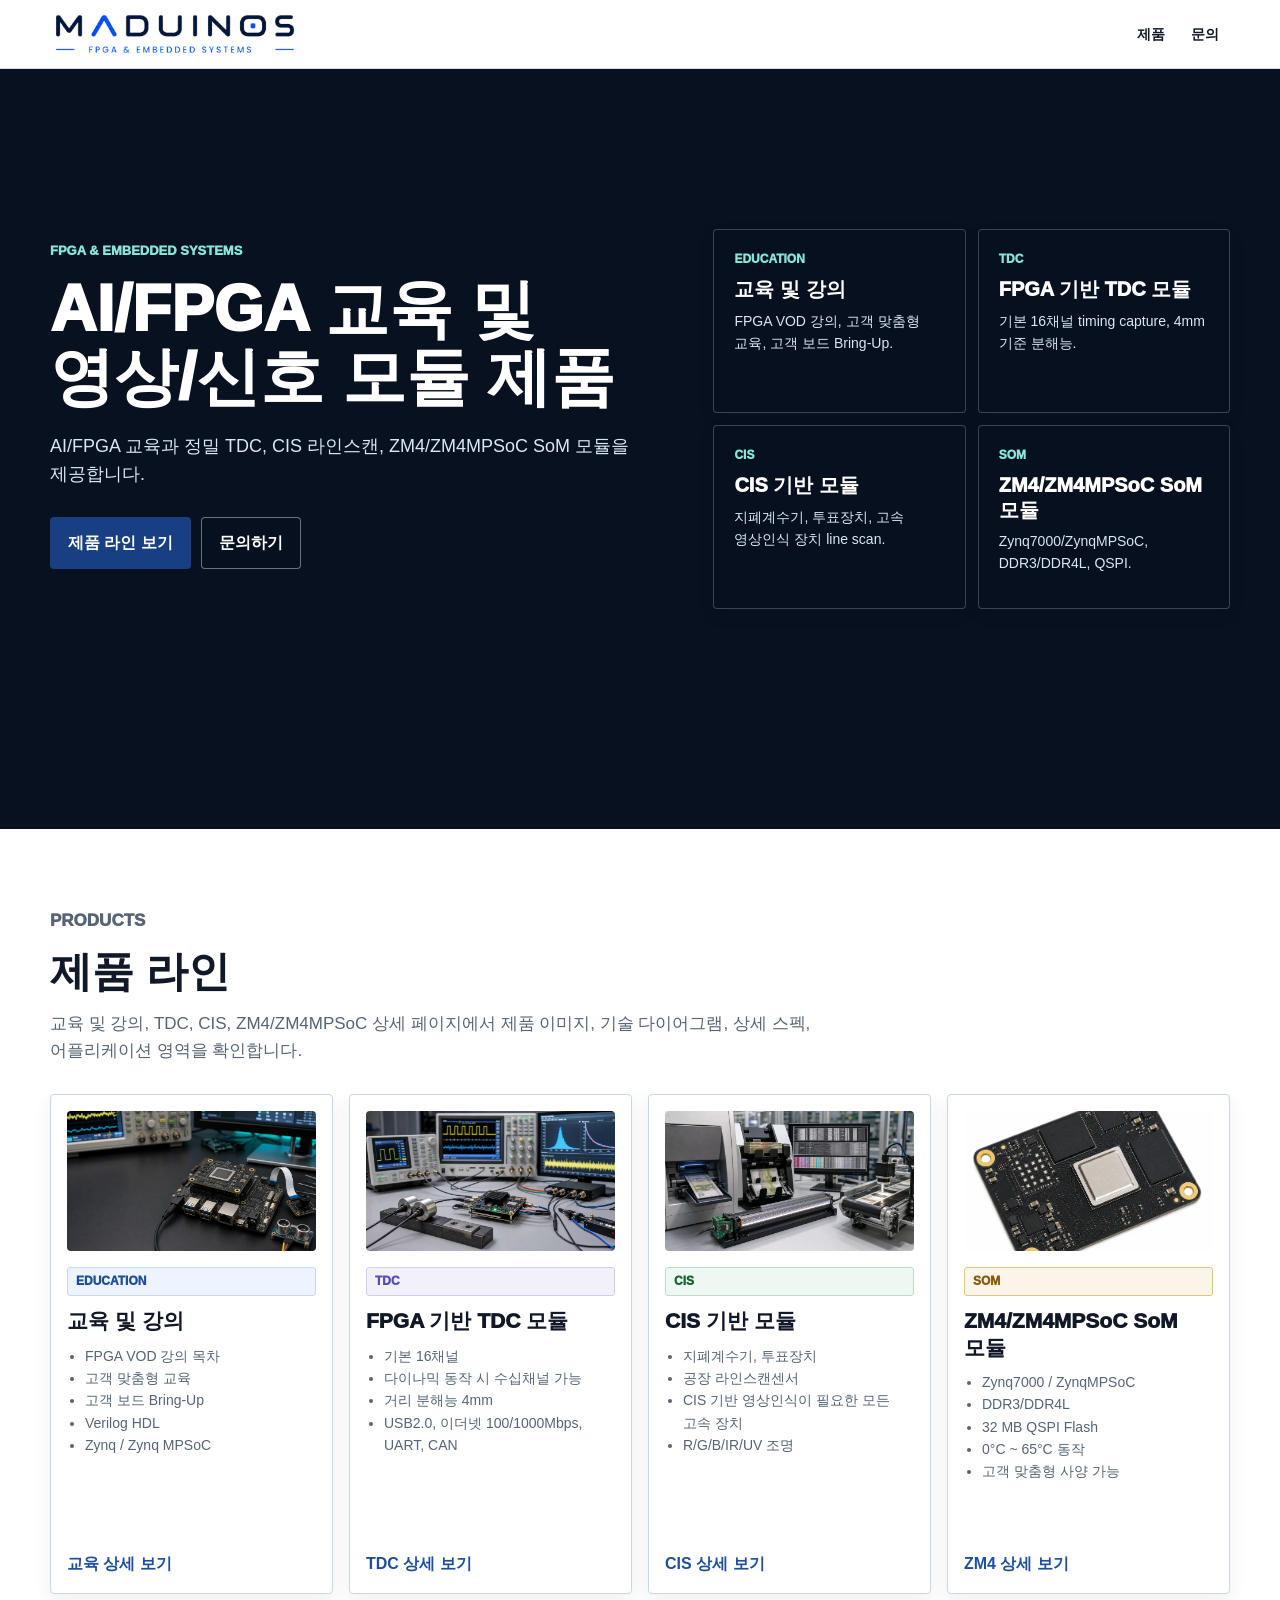
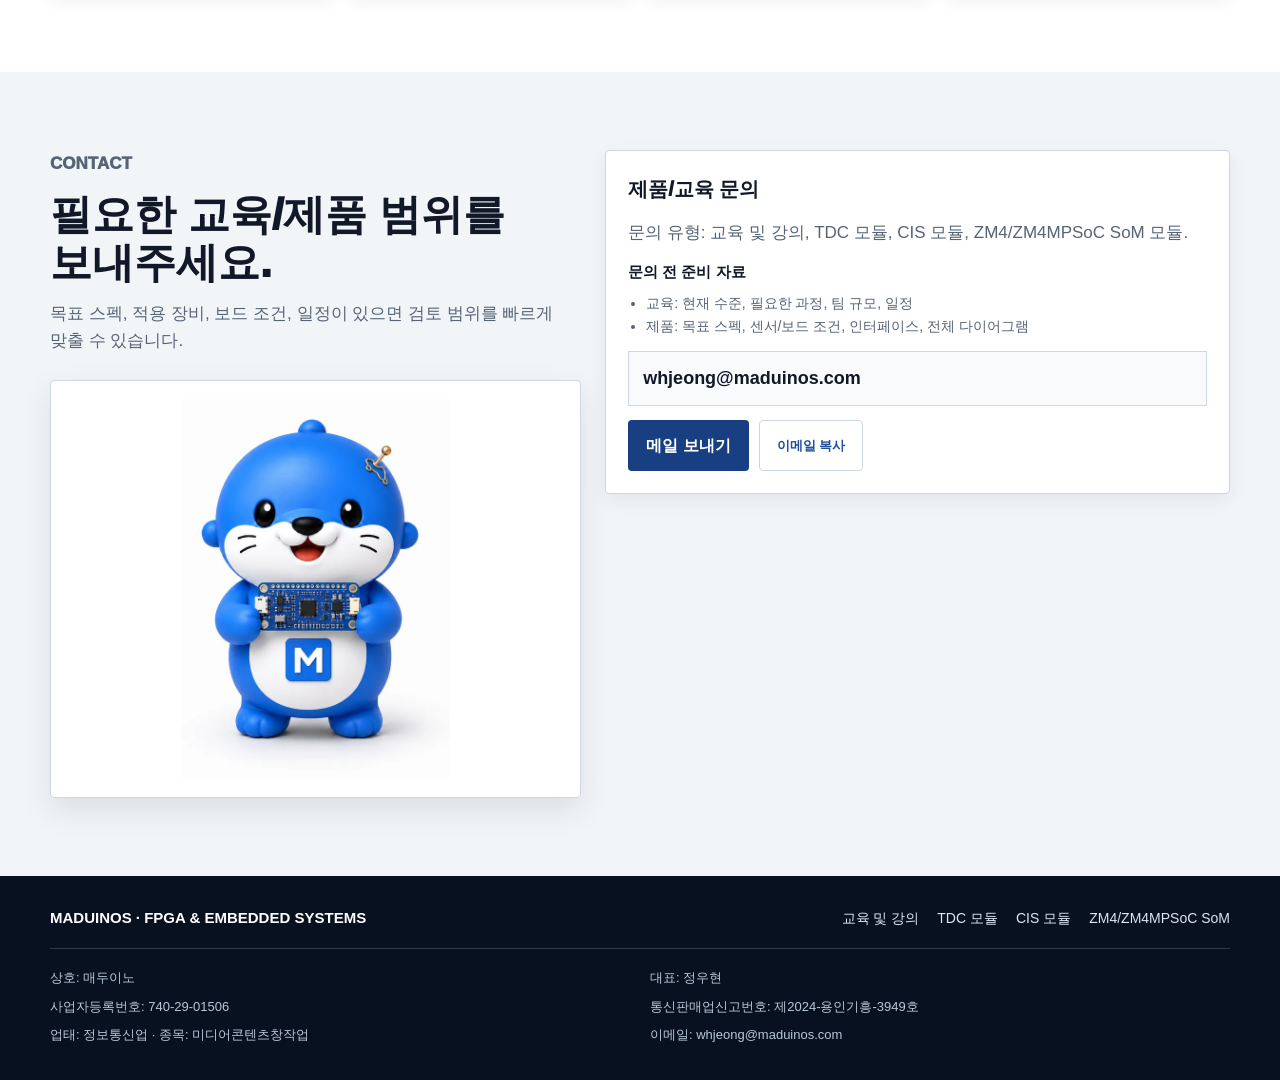
==== commit feac504c: "Add business info footer" ====
--- a/index.html
+++ b/index.html
@@ -184,9 +184,24 @@
   </main>
 
   <footer class="site-footer">
-    <div class="shell footer-row">
-      <div>MADUINOS · FPGA & EMBEDDED SYSTEMS</div>
-      <div>Education · TDC Module · CIS Module · ZM4/ZM4MPSoC SoM</div>
+    <div class="shell footer-stack">
+      <div class="footer-row">
+        <div class="footer-brand">MADUINOS · FPGA & EMBEDDED SYSTEMS</div>
+        <nav class="footer-links" aria-label="제품 라인 바로가기">
+          <a href="pages/fpga-education-consulting.html">교육 및 강의</a>
+          <a href="pages/tdc-module.html">TDC 모듈</a>
+          <a href="pages/cis-module.html">CIS 모듈</a>
+          <a href="pages/zm4-module.html">ZM4/ZM4MPSoC SoM</a>
+        </nav>
+      </div>
+      <address class="business-info" aria-label="사업자 정보">
+        <span>상호: 매두이노</span>
+        <span>대표: 정우현</span>
+        <span>사업자등록번호: 740-29-01506</span>
+        <span>통신판매업신고번호: 제2024-용인기흥-3949호</span>
+        <span>업태: 정보통신업 · 종목: 미디어콘텐츠창작업</span>
+        <span>이메일: whjeong@maduinos.com</span>
+      </address>
     </div>
   </footer>
   <script>
--- a/assets/maduinos-biz.css
+++ b/assets/maduinos-biz.css
@@ -1071,9 +1071,15 @@
 }
 
 .site-footer {
-  padding: 30px 0;
+  padding: 30px 0 34px;
   color: #dbe7f3;
   background: var(--navy);
+}
+
+.footer-stack {
+  display: flex;
+  flex-direction: column;
+  gap: 18px;
 }
 
 .footer-row {
@@ -1081,6 +1087,14 @@
   justify-content: space-between;
   gap: 18px;
   align-items: center;
+  padding-bottom: 18px;
+  border-bottom: 1px solid rgba(219, 231, 243, 0.18);
+}
+
+.footer-brand {
+  color: #fff;
+  font-size: 15px;
+  font-weight: 900;
 }
 
 .footer-links {
@@ -1092,6 +1106,21 @@
 .footer-links a {
   color: #dbe7f3;
   font-size: 14px;
+}
+
+.business-info {
+  display: grid;
+  grid-template-columns: repeat(2, minmax(0, 1fr));
+  gap: 6px 20px;
+  margin: 0;
+  color: #b8c8d8;
+  font-size: 13px;
+  font-style: normal;
+  line-height: 1.7;
+}
+
+.business-info span {
+  min-width: 0;
 }
 
 .detail-hero {
@@ -1528,4 +1557,8 @@
     align-items: flex-start;
     flex-direction: column;
   }
-}
+
+  .business-info {
+    grid-template-columns: 1fr;
+  }
+}
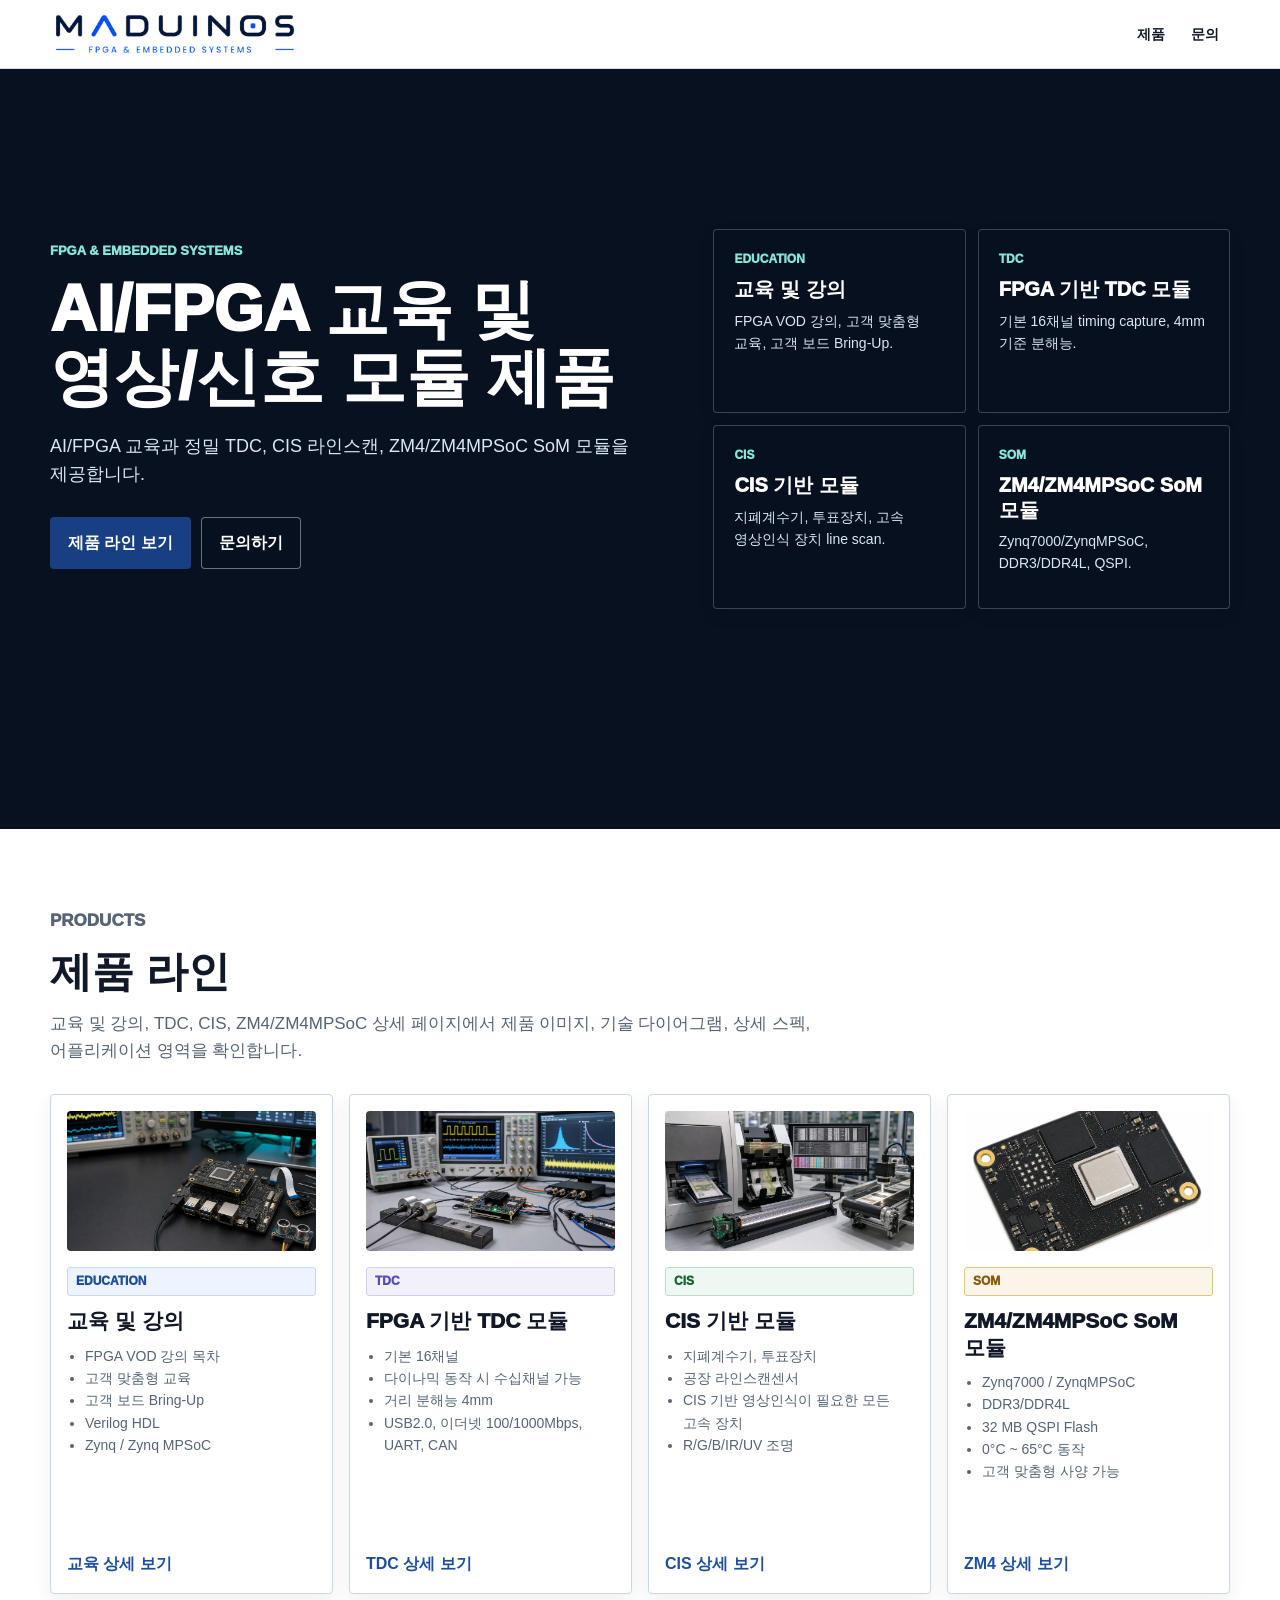
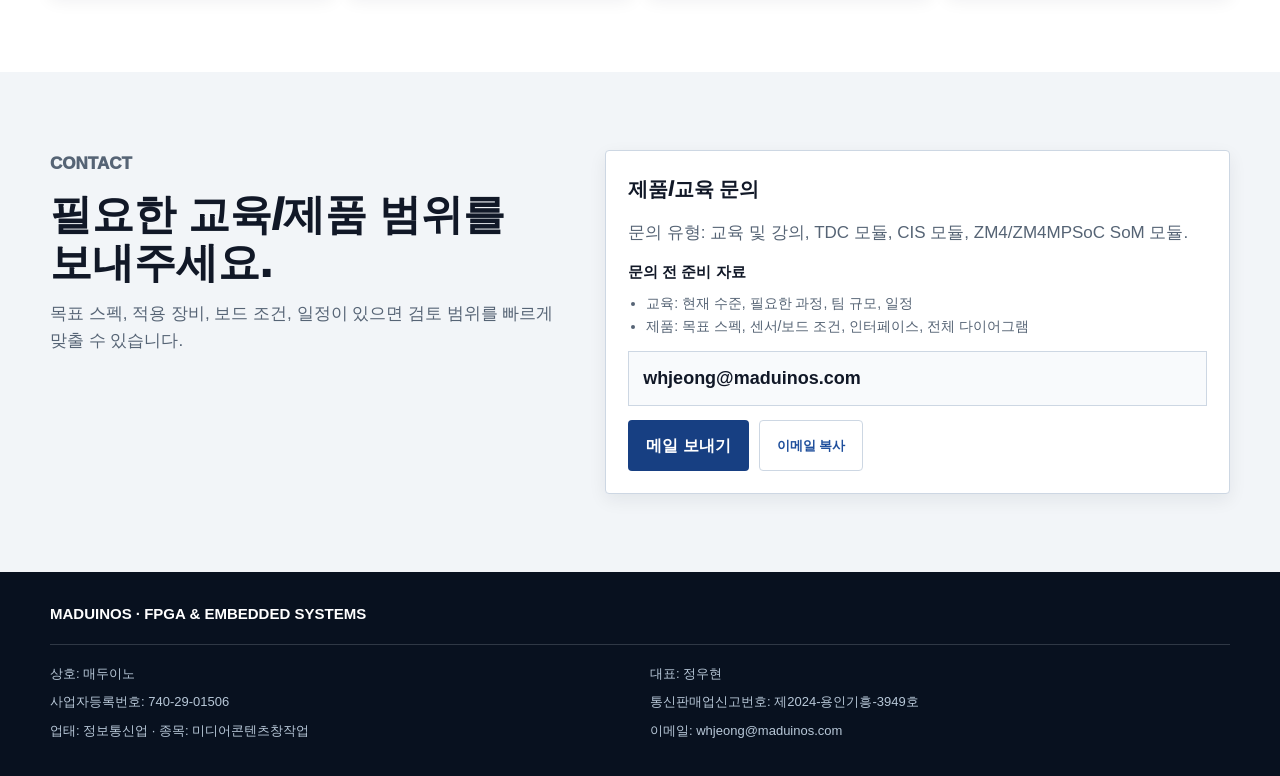
==== commit 5ab6524e: "Simplify site footer contact sections" ====
--- a/index.html
+++ b/index.html
@@ -159,9 +159,6 @@
           <p>
             목표 스펙, 적용 장비, 보드 조건, 일정이 있으면 검토 범위를 빠르게 맞출 수 있습니다.
           </p>
-          <div class="image-frame mascot">
-            <img src="assets/mascot-board-presenter.webp" alt="MADUINOS mascot holding an FPGA module board" width="566" height="800" loading="lazy">
-          </div>
         </div>
         <div class="contact-card">
           <strong>제품/교육 문의</strong>
@@ -187,12 +184,6 @@
     <div class="shell footer-stack">
       <div class="footer-row">
         <div class="footer-brand">MADUINOS · FPGA & EMBEDDED SYSTEMS</div>
-        <nav class="footer-links" aria-label="제품 라인 바로가기">
-          <a href="pages/fpga-education-consulting.html">교육 및 강의</a>
-          <a href="pages/tdc-module.html">TDC 모듈</a>
-          <a href="pages/cis-module.html">CIS 모듈</a>
-          <a href="pages/zm4-module.html">ZM4/ZM4MPSoC SoM</a>
-        </nav>
       </div>
       <address class="business-info" aria-label="사업자 정보">
         <span>상호: 매두이노</span>
--- a/assets/maduinos-biz.css
+++ b/assets/maduinos-biz.css
@@ -1095,17 +1095,6 @@
   color: #fff;
   font-size: 15px;
   font-weight: 900;
-}
-
-.footer-links {
-  display: flex;
-  flex-wrap: wrap;
-  gap: 4px 18px;
-}
-
-.footer-links a {
-  color: #dbe7f3;
-  font-size: 14px;
 }
 
 .business-info {
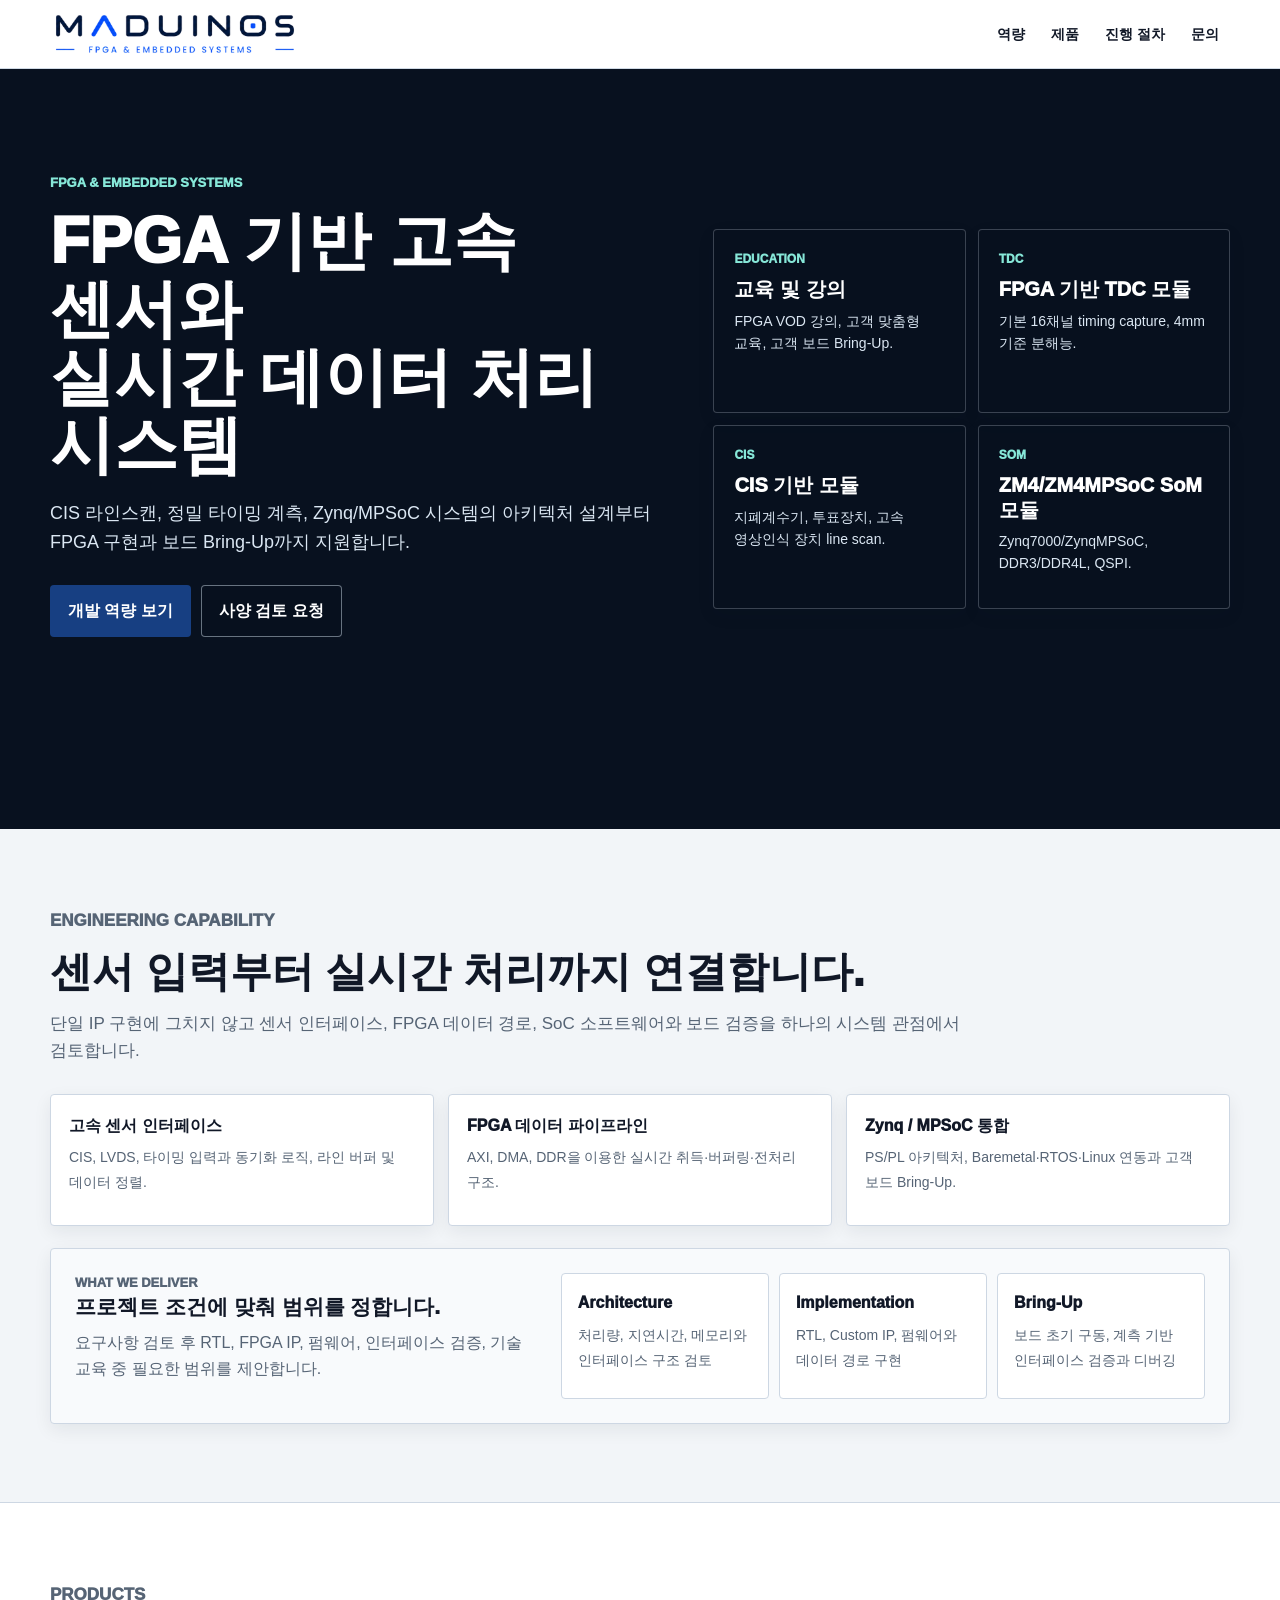
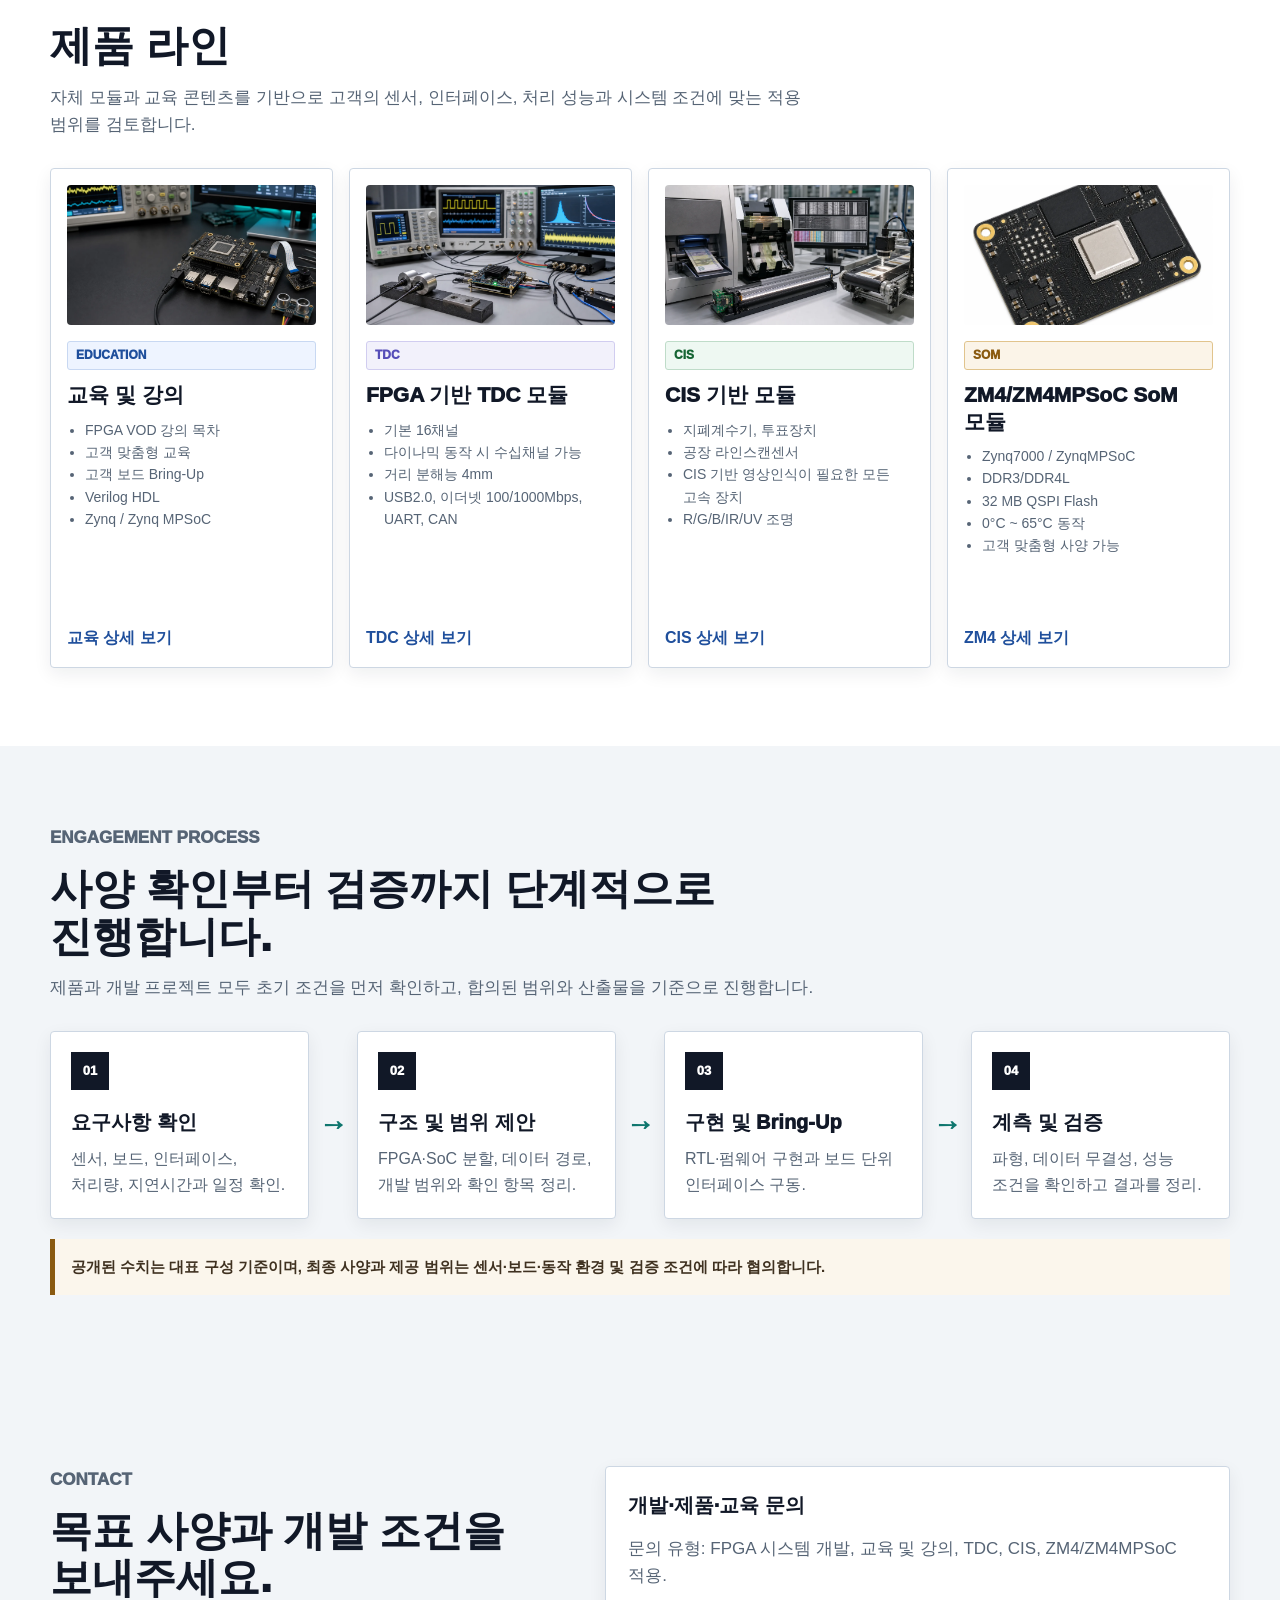
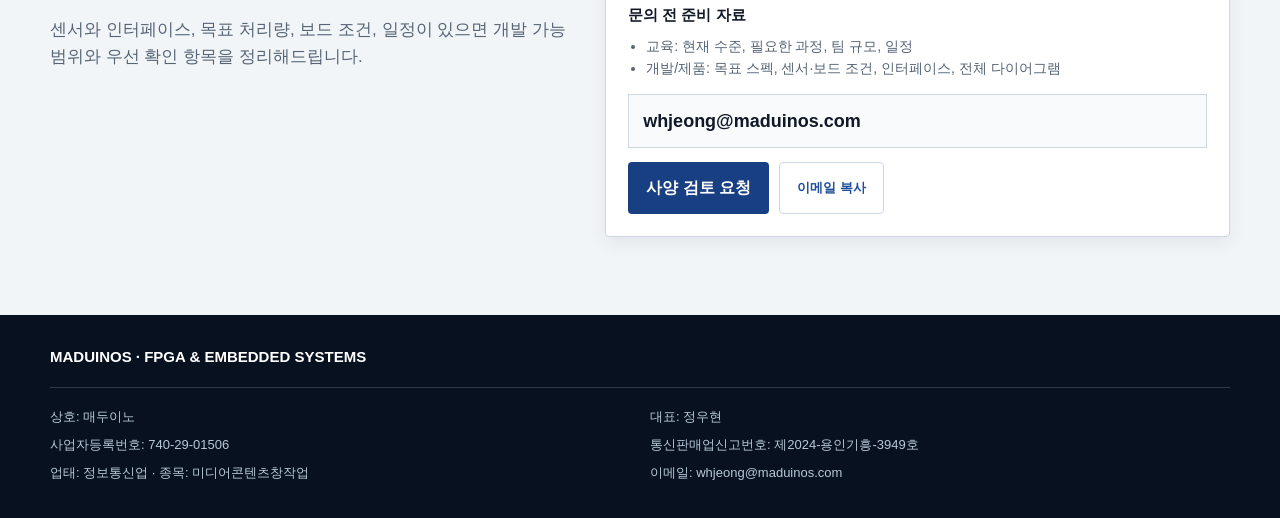
==== commit 42c4ddc6: "Improve positioning and inquiry conversion" ====
--- a/index.html
+++ b/index.html
@@ -3,11 +3,11 @@
 <head>
   <meta charset="utf-8">
   <meta name="viewport" content="width=device-width, initial-scale=1">
-  <meta name="description" content="MADUINOS는 FPGA & EMBEDDED SYSTEMS 브랜드 라인 아래 AI/FPGA 교육 및 영상/신호 모듈 제품을 제공합니다. 교육 및 강의, TDC, CIS, ZM4/ZM4MPSoC SoM의 핵심 스펙과 적용 영역을 확인하고 문의할 수 있습니다.">
-  <title>MADUINOS | AI/FPGA 교육 및 영상/신호 모듈 제품</title>
+  <meta name="description" content="MADUINOS는 FPGA 기반 고속 센서 인터페이스와 실시간 데이터 처리 시스템을 개발합니다. CIS 라인스캔, 정밀 타이밍 계측, Zynq/MPSoC 시스템과 FPGA 실무 교육을 제공합니다.">
+  <title>MADUINOS | FPGA 기반 고속 센서 시스템 개발</title>
   <link rel="canonical" href="https://maduinos.com/">
-  <meta property="og:title" content="MADUINOS | AI/FPGA 교육 및 영상/신호 모듈 제품">
-  <meta property="og:description" content="FPGA & EMBEDDED SYSTEMS. 교육 및 강의, FPGA 기반 TDC 모듈, CIS 기반 모듈, ZM4/ZM4MPSoC SoM 모듈.">
+  <meta property="og:title" content="MADUINOS | FPGA 기반 고속 센서 시스템 개발">
+  <meta property="og:description" content="CIS 라인스캔, 정밀 타이밍 계측, Zynq/MPSoC 시스템의 FPGA 설계부터 보드 Bring-Up까지 지원합니다.">
   <meta property="og:type" content="website">
   <meta property="og:url" content="https://maduinos.com/">
   <meta property="og:image" content="https://maduinos.com/assets/og-home.jpg">
@@ -26,7 +26,7 @@
     "url": "https://maduinos.com/",
     "logo": "https://maduinos.com/assets/maduinos_wordmark_reference_clean.png",
     "email": "whjeong@maduinos.com",
-    "description": "AI/FPGA 교육 및 영상/신호 모듈 제품. 교육 및 강의, FPGA 기반 TDC 모듈, CIS 기반 모듈, ZM4/ZM4MPSoC SoM 모듈."
+    "description": "FPGA 기반 고속 센서 인터페이스와 실시간 데이터 처리 시스템 개발. CIS 라인스캔, 정밀 타이밍 계측, Zynq/MPSoC 시스템 및 FPGA 실무 교육."
   }
   </script>
 </head>
@@ -37,7 +37,9 @@
         <img class="brand-logo" src="assets/maduinos_wordmark_reference_clean.png" alt="MADUINOS" width="760" height="139">
       </span>
       <nav class="nav-links" aria-label="주요 섹션">
+        <a href="#services">역량</a>
         <a href="#products">제품</a>
+        <a href="#process">진행 절차</a>
         <a href="#contact">문의</a>
       </nav>
     </div>
@@ -50,15 +52,15 @@
         <div class="hero-copy">
           <p class="eyebrow">FPGA & EMBEDDED SYSTEMS</p>
           <h1>
-            <span class="keep">AI/FPGA 교육 및</span><br>
-            <span class="keep">영상/신호 모듈 제품</span>
+            <span class="keep">FPGA 기반 고속 센서와</span><br>
+            <span class="keep">실시간 데이터 처리 시스템</span>
           </h1>
           <p class="lead">
-            AI/FPGA 교육과 정밀 TDC, CIS 라인스캔, ZM4/ZM4MPSoC SoM 모듈을 제공합니다.
+            CIS 라인스캔, 정밀 타이밍 계측, Zynq/MPSoC 시스템의 아키텍처 설계부터 FPGA 구현과 보드 Bring-Up까지 지원합니다.
           </p>
           <div class="hero-actions">
-            <a class="button" href="#products">제품 라인 보기</a>
-            <a class="button secondary" href="#contact">문의하기</a>
+            <a class="button" href="#services">개발 역량 보기</a>
+            <a class="button secondary" href="#contact">사양 검토 요청</a>
           </div>
         </div>
 
@@ -83,6 +85,43 @@
             <strong>ZM4/ZM4MPSoC SoM 모듈</strong>
             <p>Zynq7000/ZynqMPSoC, DDR3/DDR4L, QSPI.</p>
           </a>
+        </div>
+      </div>
+    </section>
+
+
+    <section class="section business-map" id="services">
+      <div class="shell">
+        <div class="section-head compact-head">
+          <p class="eyebrow">Engineering Capability</p>
+          <h2>센서 입력부터 실시간 처리까지 연결합니다.</h2>
+          <p>단일 IP 구현에 그치지 않고 센서 인터페이스, FPGA 데이터 경로, SoC 소프트웨어와 보드 검증을 하나의 시스템 관점에서 검토합니다.</p>
+        </div>
+        <div class="capability-grid">
+          <article class="capability">
+            <strong>고속 센서 인터페이스</strong>
+            <span>CIS, LVDS, 타이밍 입력과 동기화 로직, 라인 버퍼 및 데이터 정렬.</span>
+          </article>
+          <article class="capability">
+            <strong>FPGA 데이터 파이프라인</strong>
+            <span>AXI, DMA, DDR을 이용한 실시간 취득·버퍼링·전처리 구조.</span>
+          </article>
+          <article class="capability">
+            <strong>Zynq / MPSoC 통합</strong>
+            <span>PS/PL 아키텍처, Baremetal·RTOS·Linux 연동과 고객 보드 Bring-Up.</span>
+          </article>
+        </div>
+        <div class="proof-panel">
+          <div>
+            <p class="eyebrow">What We Deliver</p>
+            <h3>프로젝트 조건에 맞춰 범위를 정합니다.</h3>
+            <p>요구사항 검토 후 RTL, FPGA IP, 펌웨어, 인터페이스 검증, 기술 교육 중 필요한 범위를 제안합니다.</p>
+          </div>
+          <div class="proof-grid">
+            <div><strong>Architecture</strong><span>처리량, 지연시간, 메모리와 인터페이스 구조 검토</span></div>
+            <div><strong>Implementation</strong><span>RTL, Custom IP, 펌웨어와 데이터 경로 구현</span></div>
+            <div><strong>Bring-Up</strong><span>보드 초기 구동, 계측 기반 인터페이스 검증과 디버깅</span></div>
+          </div>
         </div>
       </div>
     </section>
@@ -93,7 +132,7 @@
           <p class="eyebrow">Products</p>
           <h2>제품 라인</h2>
           <p>
-            교육 및 강의, TDC, CIS, ZM4/ZM4MPSoC 상세 페이지에서 제품 이미지, 기술 다이어그램, 상세 스펙, 어플리케이션 영역을 확인합니다.
+            자체 모듈과 교육 콘텐츠를 기반으로 고객의 센서, 인터페이스, 처리 성능과 시스템 조건에 맞는 적용 범위를 검토합니다.
           </p>
         </div>
         <div class="product-line-grid product-card-grid">
@@ -151,28 +190,49 @@
       </div>
     </section>
 
+
+    <section class="section" id="process">
+      <div class="shell">
+        <div class="section-head">
+          <p class="eyebrow">Engagement Process</p>
+          <h2>사양 확인부터 검증까지 단계적으로 진행합니다.</h2>
+          <p>제품과 개발 프로젝트 모두 초기 조건을 먼저 확인하고, 합의된 범위와 산출물을 기준으로 진행합니다.</p>
+        </div>
+        <div class="engagement-flow">
+          <article class="flow-card"><span>01</span><strong>요구사항 확인</strong><p>센서, 보드, 인터페이스, 처리량, 지연시간과 일정 확인.</p></article>
+          <div class="flow-connector" aria-hidden="true">→</div>
+          <article class="flow-card"><span>02</span><strong>구조 및 범위 제안</strong><p>FPGA·SoC 분할, 데이터 경로, 개발 범위와 확인 항목 정리.</p></article>
+          <div class="flow-connector" aria-hidden="true">→</div>
+          <article class="flow-card"><span>03</span><strong>구현 및 Bring-Up</strong><p>RTL·펌웨어 구현과 보드 단위 인터페이스 구동.</p></article>
+          <div class="flow-connector" aria-hidden="true">→</div>
+          <article class="flow-card"><span>04</span><strong>계측 및 검증</strong><p>파형, 데이터 무결성, 성능 조건을 확인하고 결과를 정리.</p></article>
+        </div>
+        <p class="claim-note">공개된 수치는 대표 구성 기준이며, 최종 사양과 제공 범위는 센서·보드·동작 환경 및 검증 조건에 따라 협의합니다.</p>
+      </div>
+    </section>
+
     <section class="section" id="contact">
       <div class="shell contact-layout">
         <div>
           <p class="eyebrow">Contact</p>
-          <h2>필요한 교육/제품 범위를 보내주세요.</h2>
+          <h2>목표 사양과 개발 조건을 보내주세요.</h2>
           <p>
-            목표 스펙, 적용 장비, 보드 조건, 일정이 있으면 검토 범위를 빠르게 맞출 수 있습니다.
+            센서와 인터페이스, 목표 처리량, 보드 조건, 일정이 있으면 개발 가능 범위와 우선 확인 항목을 정리해드립니다.
           </p>
         </div>
         <div class="contact-card">
-          <strong>제품/교육 문의</strong>
-          <p>문의 유형: 교육 및 강의, TDC 모듈, CIS 모듈, ZM4/ZM4MPSoC SoM 모듈.</p>
+          <strong>개발·제품·교육 문의</strong>
+          <p>문의 유형: FPGA 시스템 개발, 교육 및 강의, TDC, CIS, ZM4/ZM4MPSoC 적용.</p>
           <div class="contact-prep">
             <strong>문의 전 준비 자료</strong>
             <ul>
               <li>교육: 현재 수준, 필요한 과정, 팀 규모, 일정</li>
-              <li>제품: 목표 스펙, 센서/보드 조건, 인터페이스, 전체 다이어그램</li>
+              <li>개발/제품: 목표 스펙, 센서·보드 조건, 인터페이스, 전체 다이어그램</li>
             </ul>
           </div>
           <div class="email-line">whjeong@maduinos.com</div>
           <div class="contact-actions">
-            <a class="button" href="mailto:whjeong@maduinos.com?subject=MADUINOS%20제품%20교육%20문의">메일 보내기</a>
+            <a class="button" href="mailto:whjeong@maduinos.com?subject=MADUINOS%20개발%20사양%20검토%20요청">사양 검토 요청</a>
             <button class="button secondary copy-button" type="button" data-copy-email="whjeong@maduinos.com" aria-live="polite">이메일 복사</button>
           </div>
         </div>
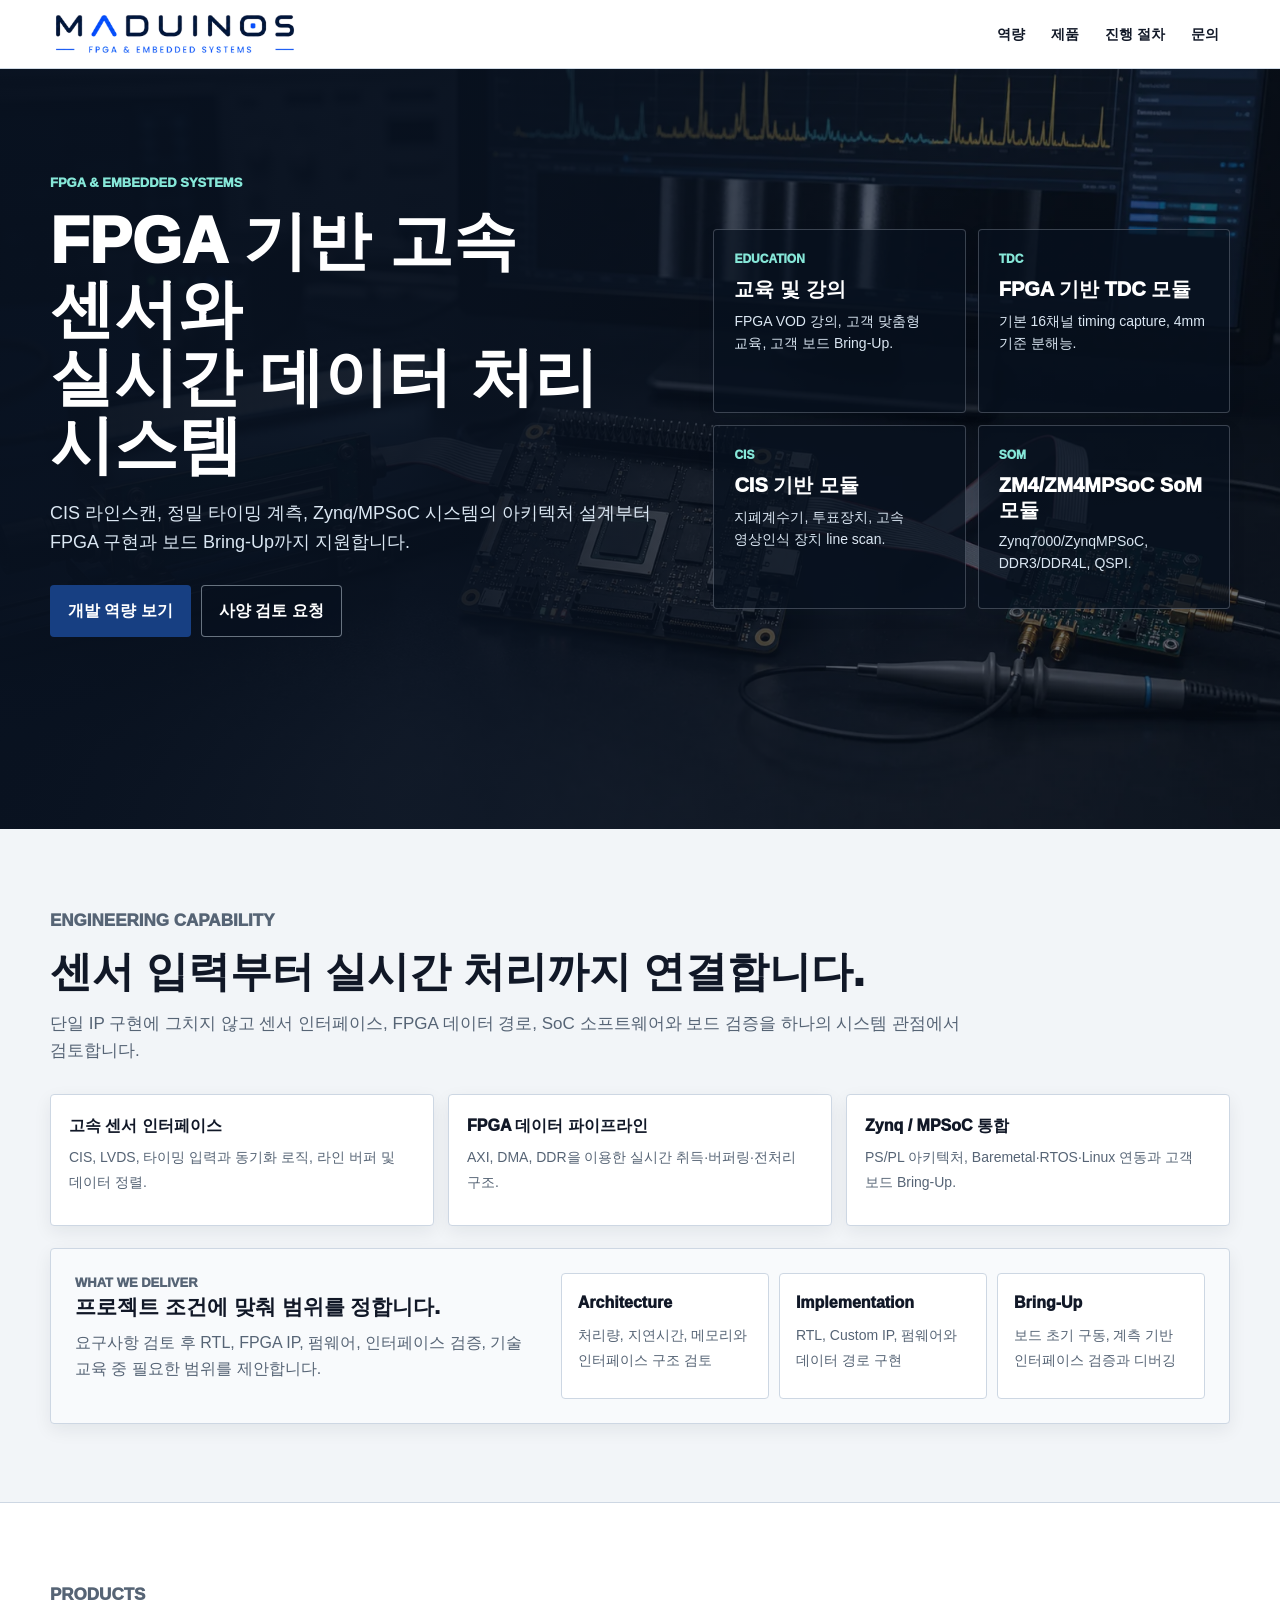
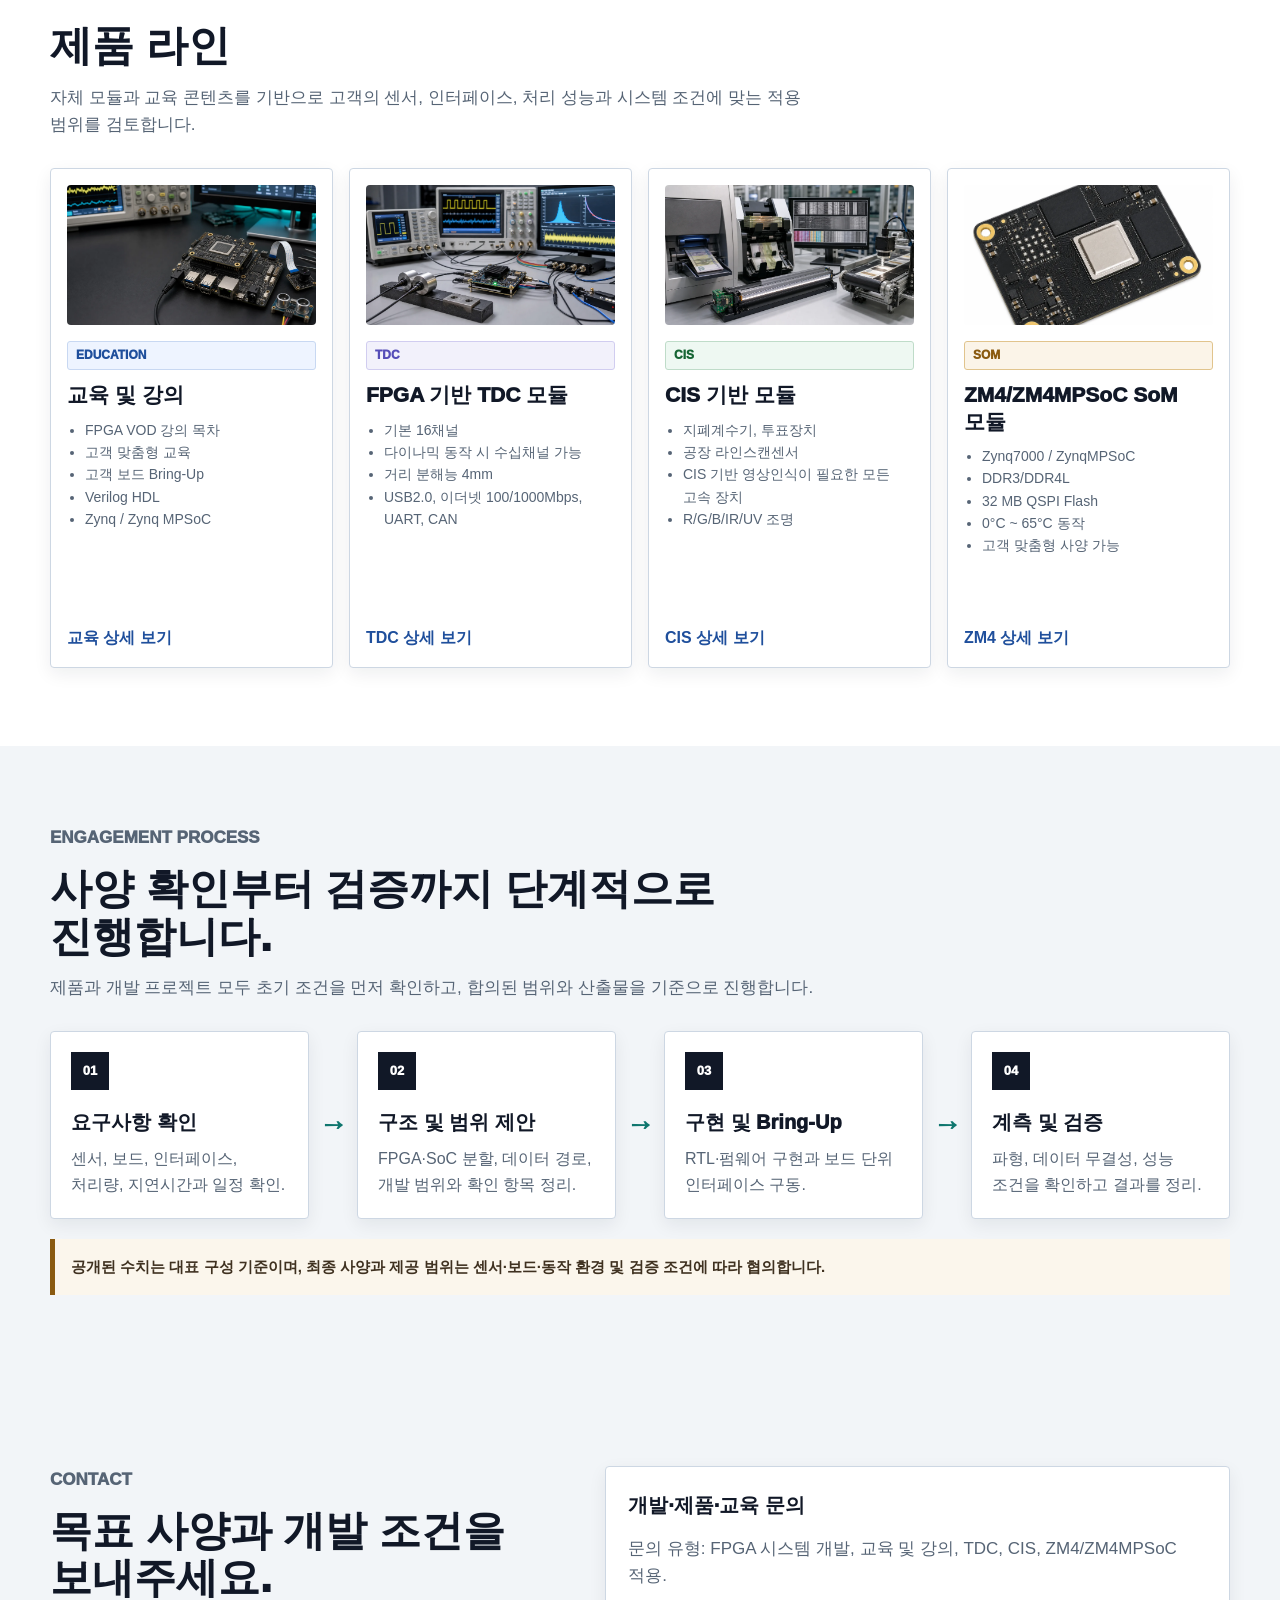
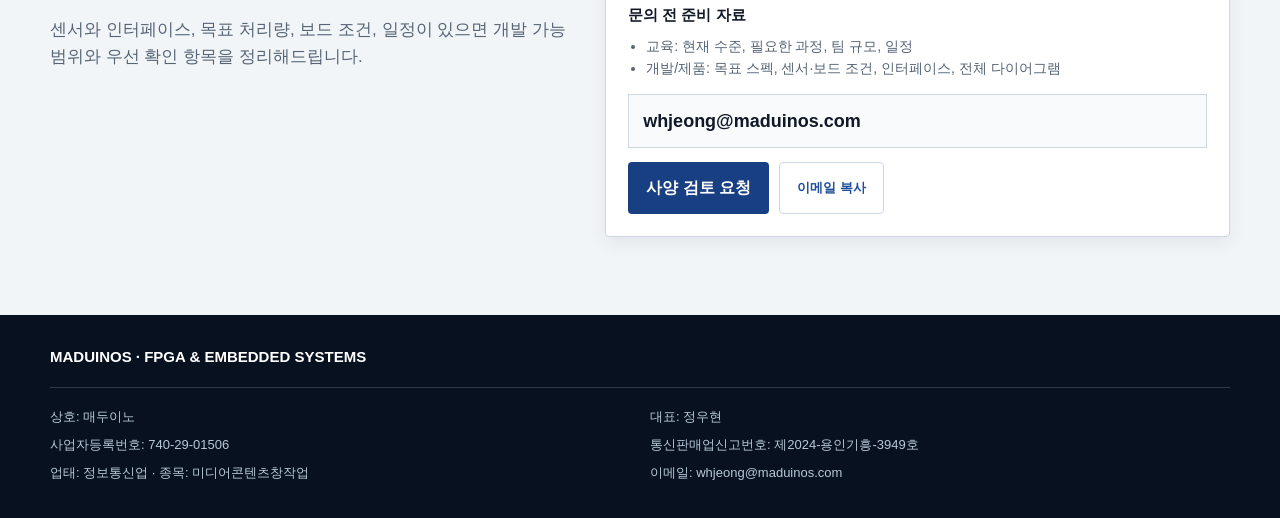
==== commit d5a17cee: "Add keyboard navigation to index.html" ====
--- a/index.html
+++ b/index.html
@@ -31,7 +31,8 @@
   </script>
 </head>
 <body>
-  <header class="site-header">
+  <a class="skip-link" href="#main-content">본문으로 바로가기</a>
+<header class="site-header">
     <div class="shell nav-row">
       <span class="brand">
         <img class="brand-logo" src="assets/maduinos_wordmark_reference_clean.png" alt="MADUINOS" width="760" height="139">
@@ -45,7 +46,7 @@
     </div>
   </header>
 
-  <main>
+  <main id="main-content">
     <section class="hero product-hero" id="hero">
       <div class="hero-bg" aria-hidden="true"></div>
       <div class="shell hero-grid">
--- a/assets/maduinos-biz.css
+++ b/assets/maduinos-biz.css
@@ -121,7 +121,7 @@
   inset: 0;
   background-image:
     linear-gradient(90deg, rgba(8, 17, 31, 0.98) 0%, rgba(8, 17, 31, 0.92) 38%, rgba(8, 17, 31, 0.58) 76%),
-    url("tdc-cis-lab-system.png");
+    url("tdc-cis-lab-system.webp");
   background-size: cover;
   background-position: center;
 }
@@ -1551,3 +1551,35 @@
     grid-template-columns: 1fr;
   }
 }
+
+
+/* Keyboard and motion accessibility */
+:focus-visible {
+  outline: 3px solid #0f766e;
+  outline-offset: 3px;
+}
+
+.skip-link {
+  position: fixed;
+  top: 8px;
+  left: 8px;
+  z-index: 100;
+  padding: 10px 14px;
+  color: #fff;
+  background: var(--navy);
+  transform: translateY(-160%);
+}
+
+.skip-link:focus {
+  transform: translateY(0);
+}
+
+@media (prefers-reduced-motion: reduce) {
+  html { scroll-behavior: auto; }
+  *, *::before, *::after {
+    scroll-behavior: auto !important;
+    transition-duration: 0.01ms !important;
+    animation-duration: 0.01ms !important;
+    animation-iteration-count: 1 !important;
+  }
+}
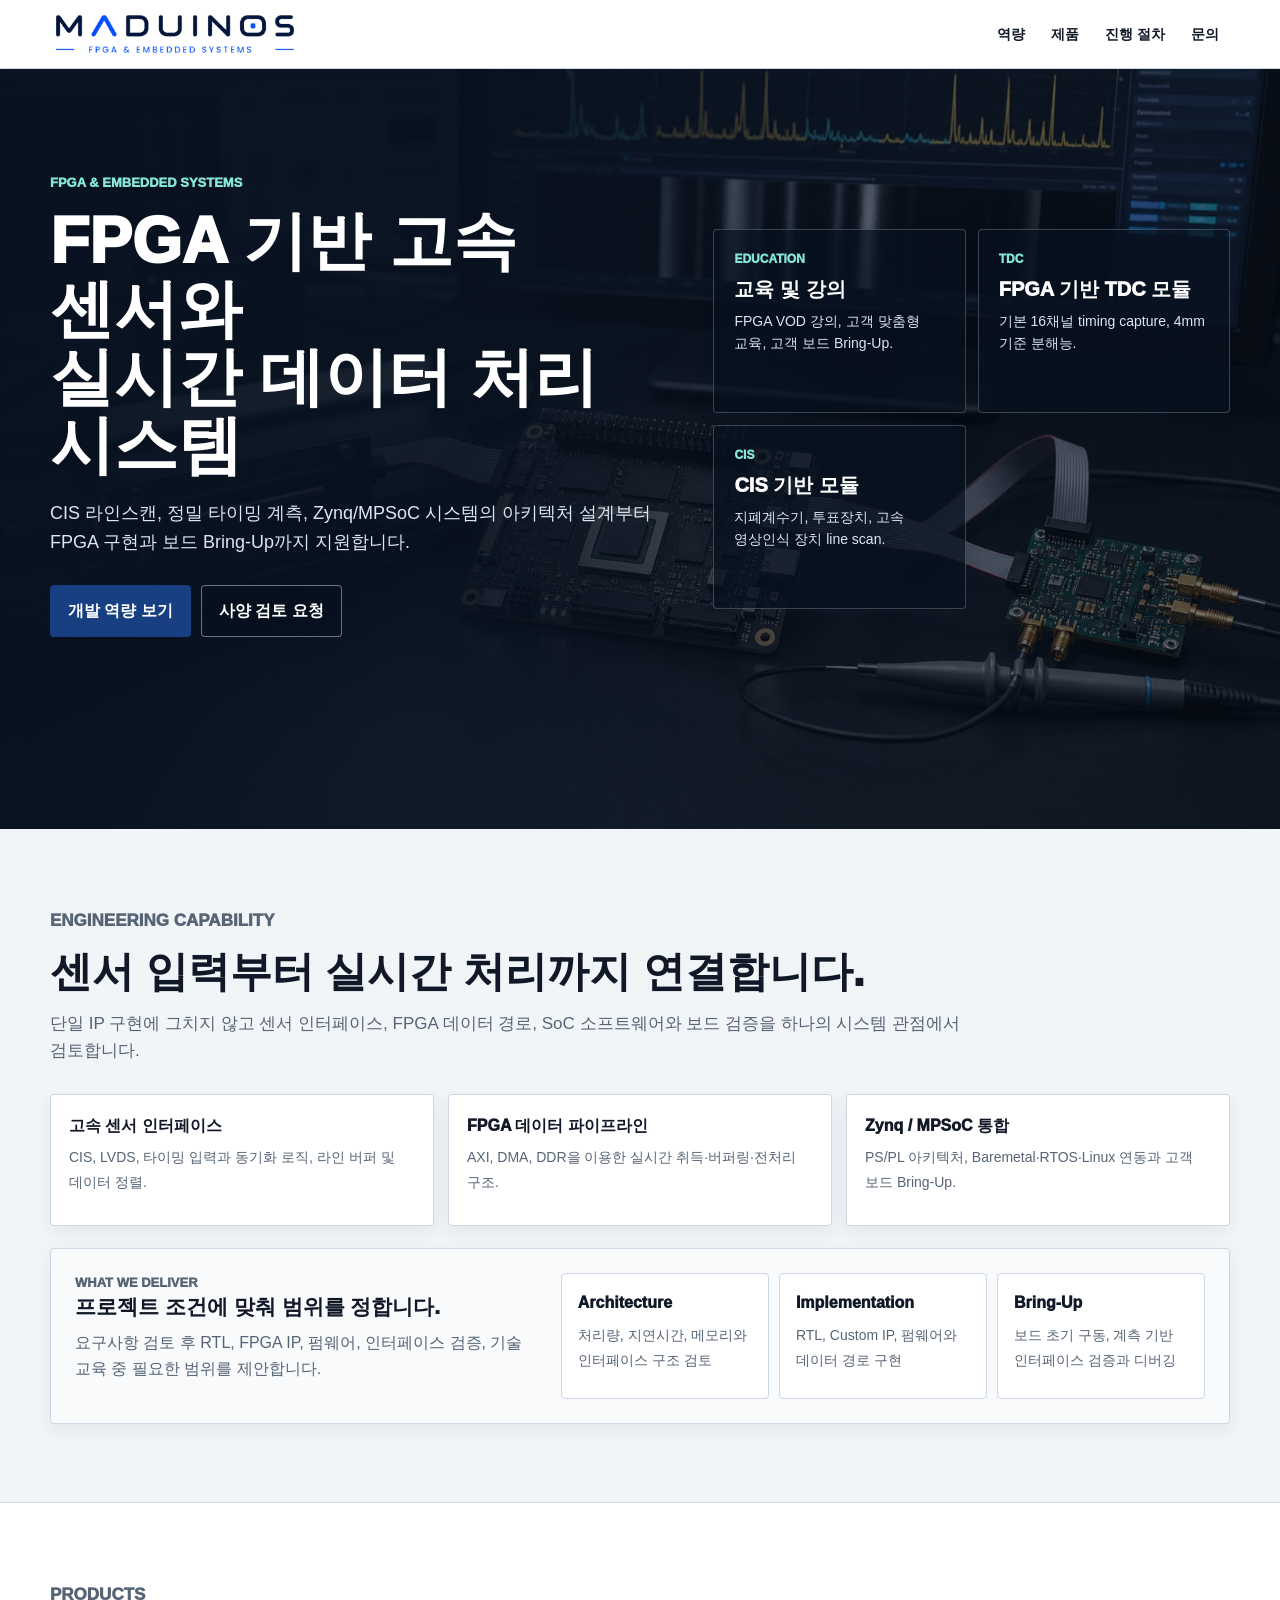
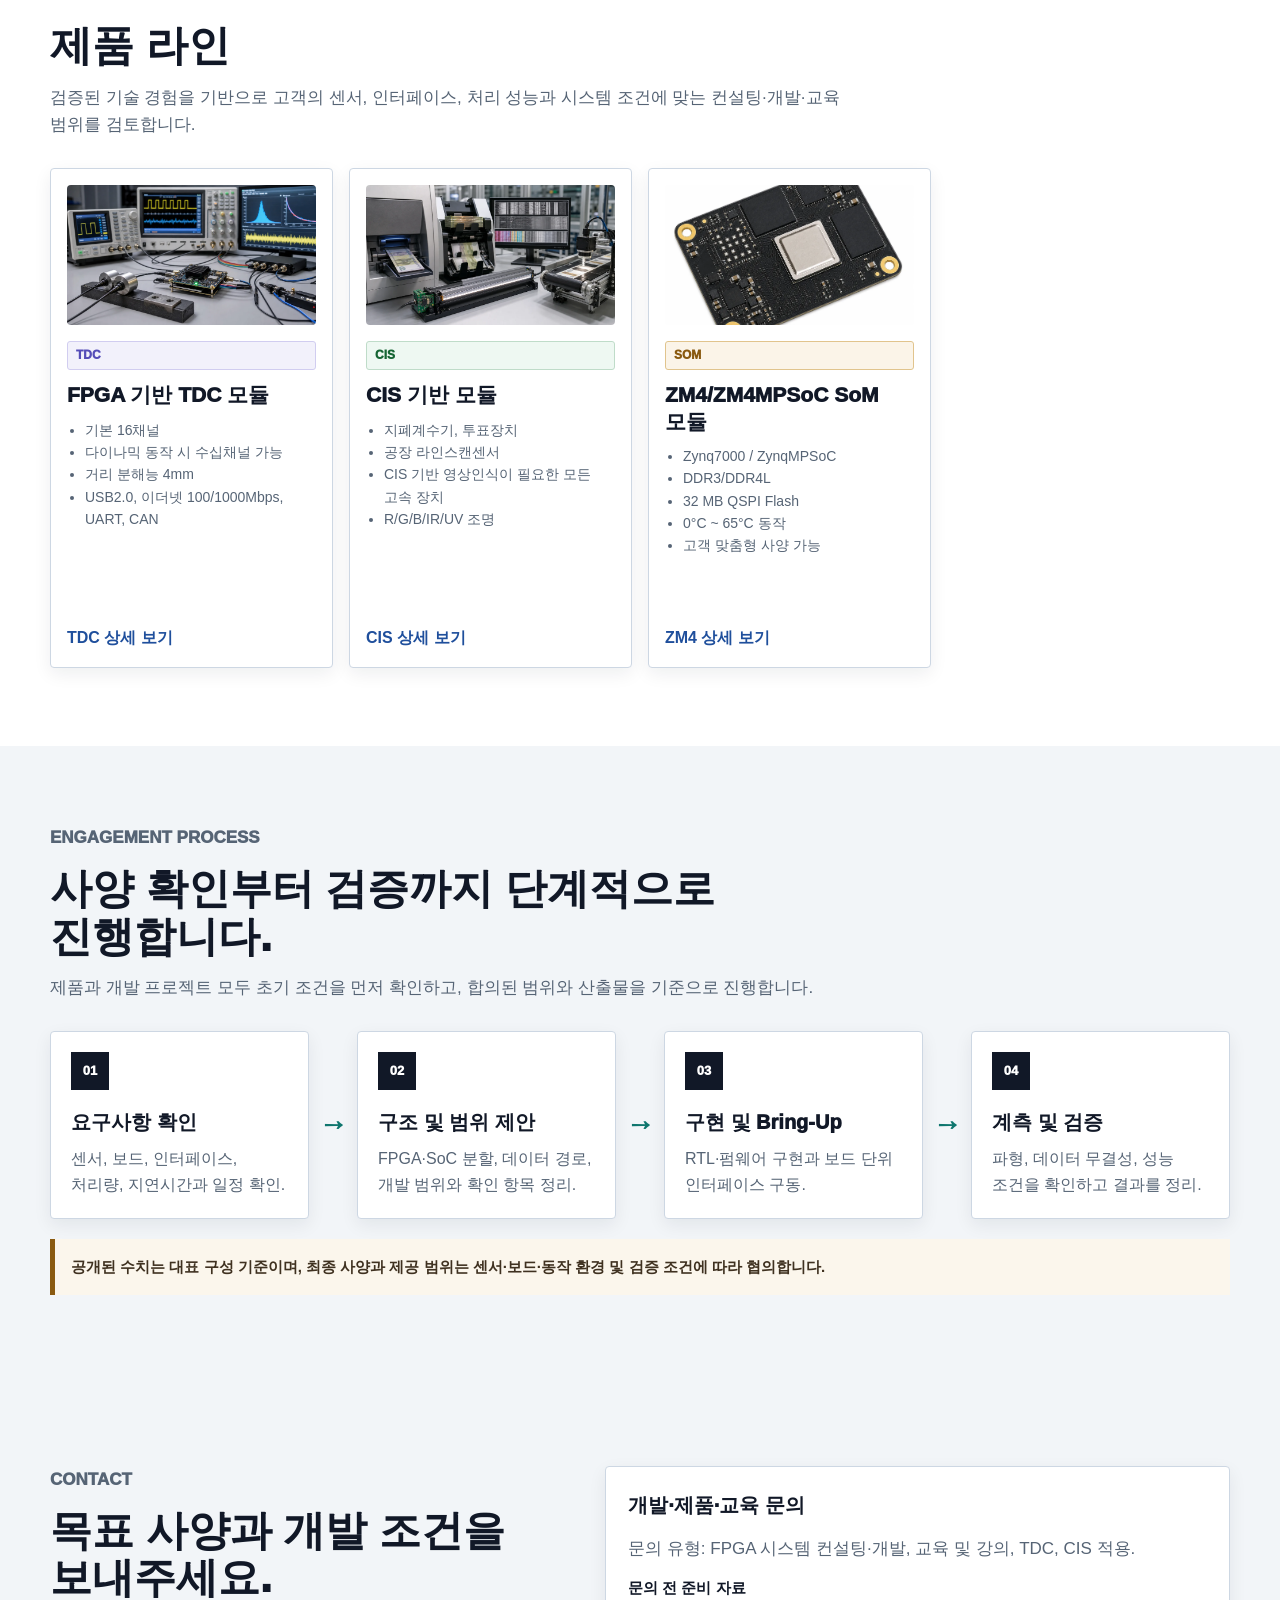
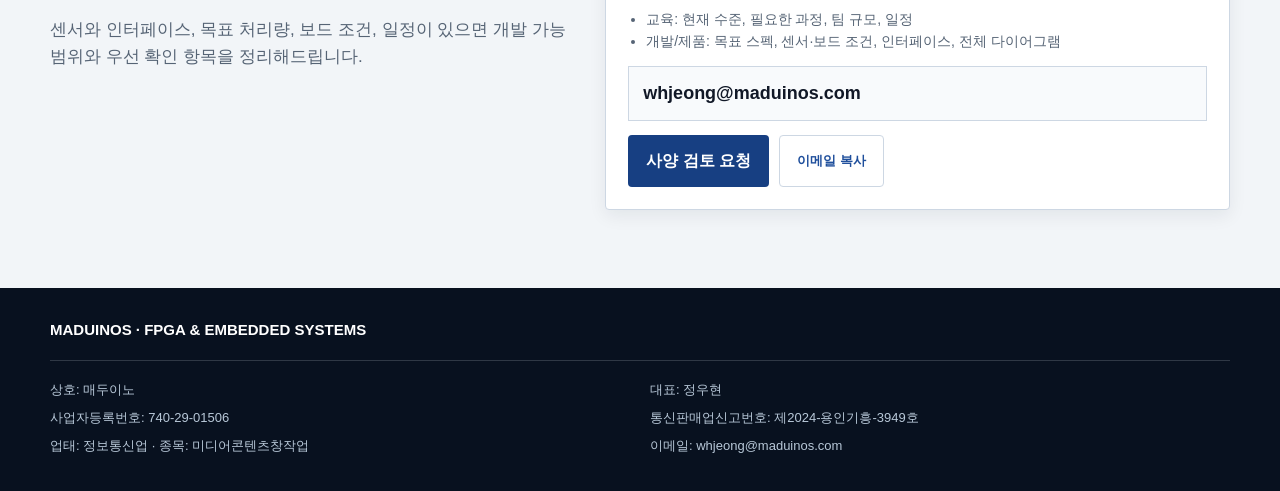
==== commit dccc2679: "Hide unreleased ZM4 product from homepage" ====
--- a/index.html
+++ b/index.html
@@ -81,11 +81,6 @@
             <strong>CIS 기반 모듈</strong>
             <p>지폐계수기, 투표장치, 고속 영상인식 장치 line scan.</p>
           </a>
-          <a href="pages/zm4-module.html">
-            <span>SoM</span>
-            <strong>ZM4/ZM4MPSoC SoM 모듈</strong>
-            <p>Zynq7000/ZynqMPSoC, DDR3/DDR4L, QSPI.</p>
-          </a>
         </div>
       </div>
     </section>
@@ -133,23 +128,10 @@
           <p class="eyebrow">Products</p>
           <h2>제품 라인</h2>
           <p>
-            자체 모듈과 교육 콘텐츠를 기반으로 고객의 센서, 인터페이스, 처리 성능과 시스템 조건에 맞는 적용 범위를 검토합니다.
+            검증된 기술 경험을 기반으로 고객의 센서, 인터페이스, 처리 성능과 시스템 조건에 맞는 컨설팅·개발·교육 범위를 검토합니다.
           </p>
         </div>
         <div class="product-line-grid product-card-grid">
-          <article class="product-line-card">
-            <img src="assets/edge-ai-carrier-lab.webp" alt="FPGA education and lecture product with development board lab setup" width="1672" height="941" loading="lazy">
-            <span class="tag blue">Education</span>
-            <h3>교육 및 강의</h3>
-            <ul>
-              <li>FPGA VOD 강의 목차</li>
-              <li>고객 맞춤형 교육</li>
-              <li>고객 보드 Bring-Up</li>
-              <li>Verilog HDL</li>
-              <li>Zynq / Zynq MPSoC</li>
-            </ul>
-            <a class="text-link" href="pages/fpga-education-consulting.html">교육 상세 보기</a>
-          </article>
           <article class="product-line-card">
             <img src="assets/tdc-timing-applications.webp" alt="FPGA TDC timing module application image" width="1672" height="941" loading="lazy">
             <span class="tag violet">TDC</span>
@@ -223,7 +205,7 @@
         </div>
         <div class="contact-card">
           <strong>개발·제품·교육 문의</strong>
-          <p>문의 유형: FPGA 시스템 개발, 교육 및 강의, TDC, CIS, ZM4/ZM4MPSoC 적용.</p>
+          <p>문의 유형: FPGA 시스템 컨설팅·개발, 교육 및 강의, TDC, CIS 적용.</p>
           <div class="contact-prep">
             <strong>문의 전 준비 자료</strong>
             <ul>
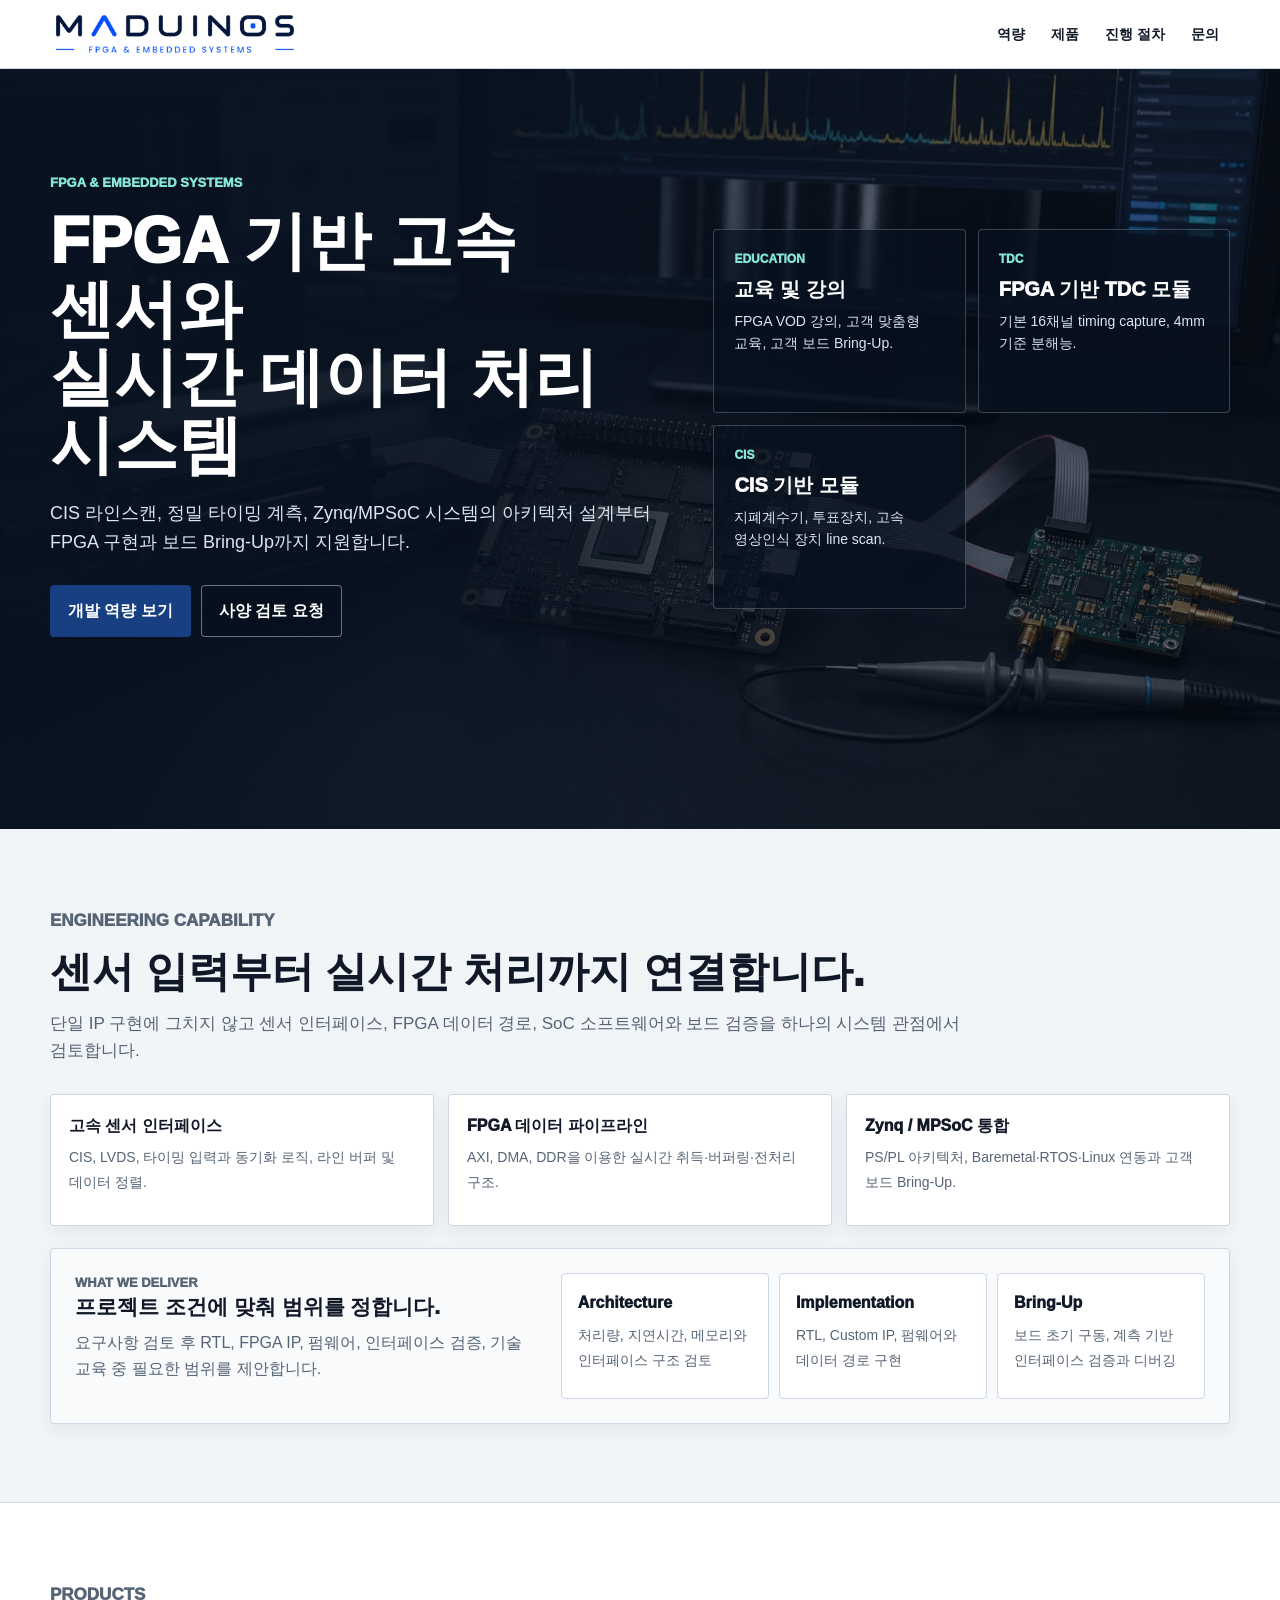
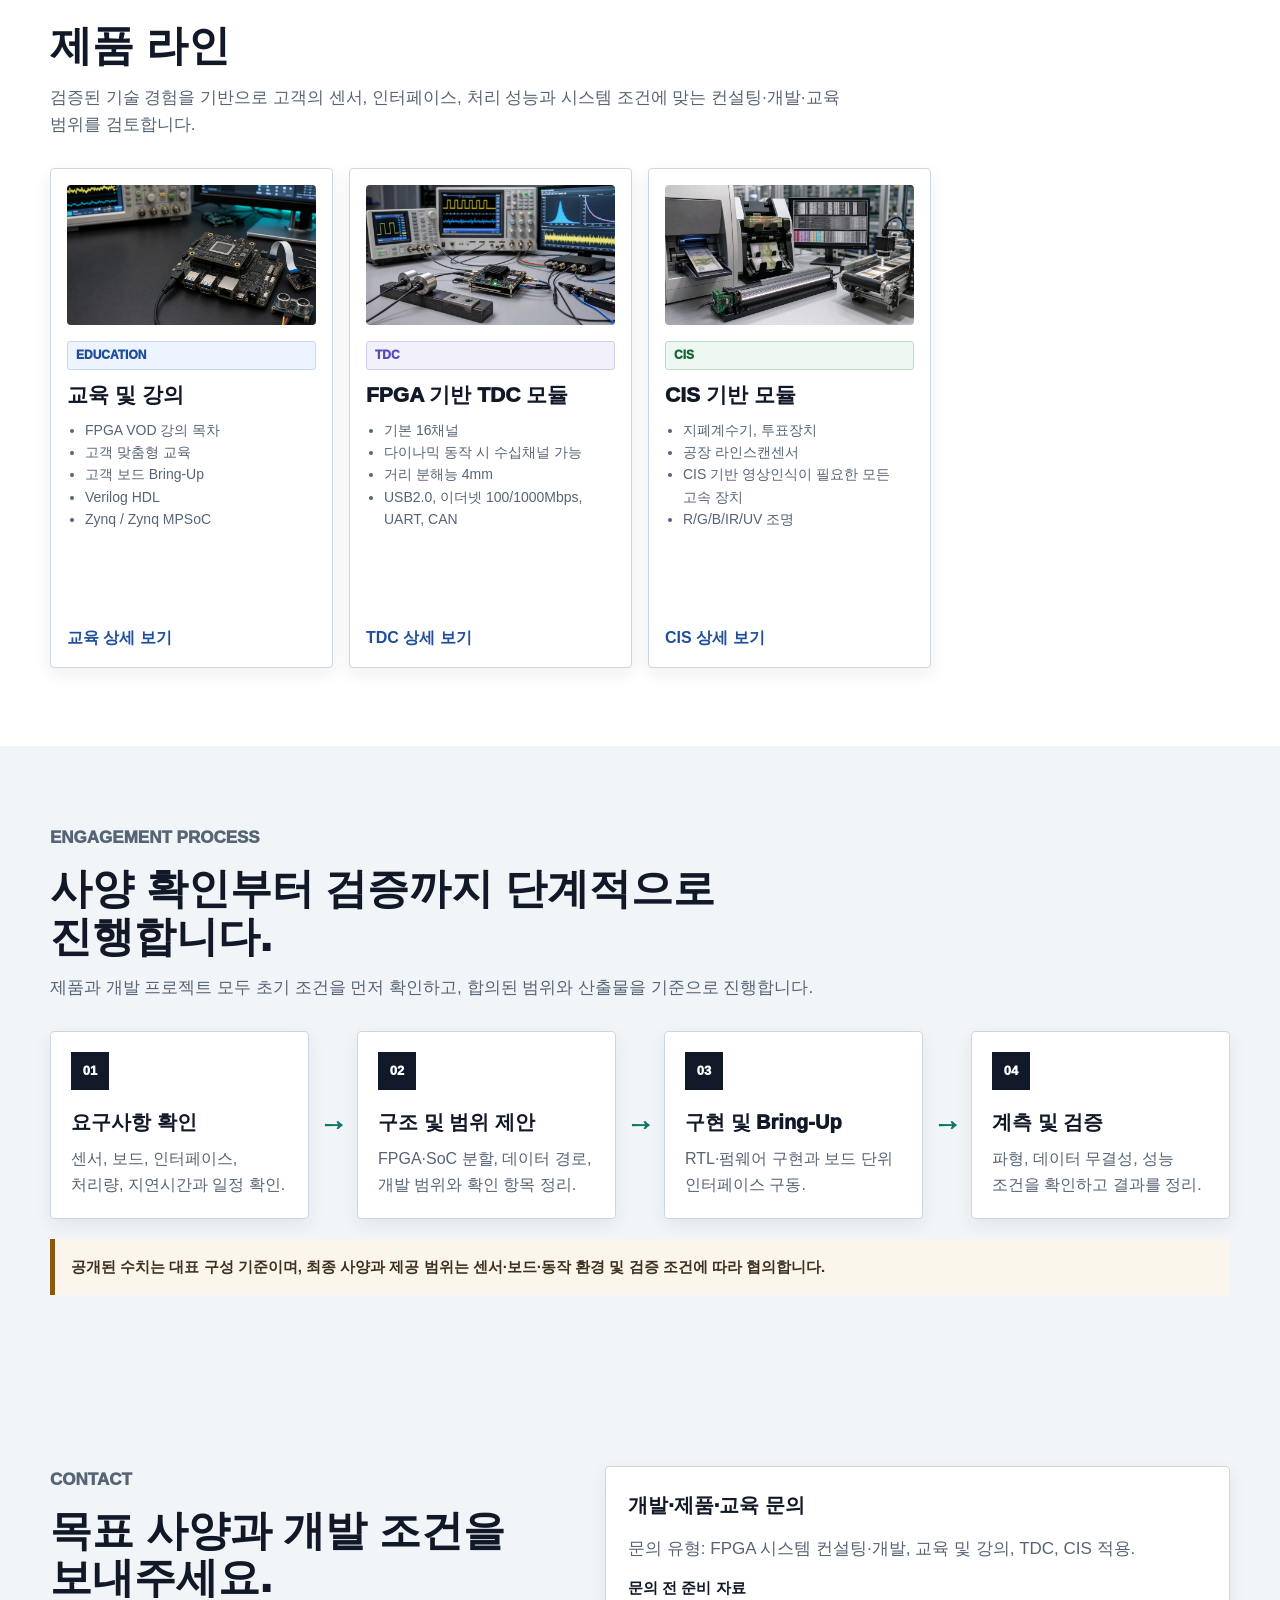
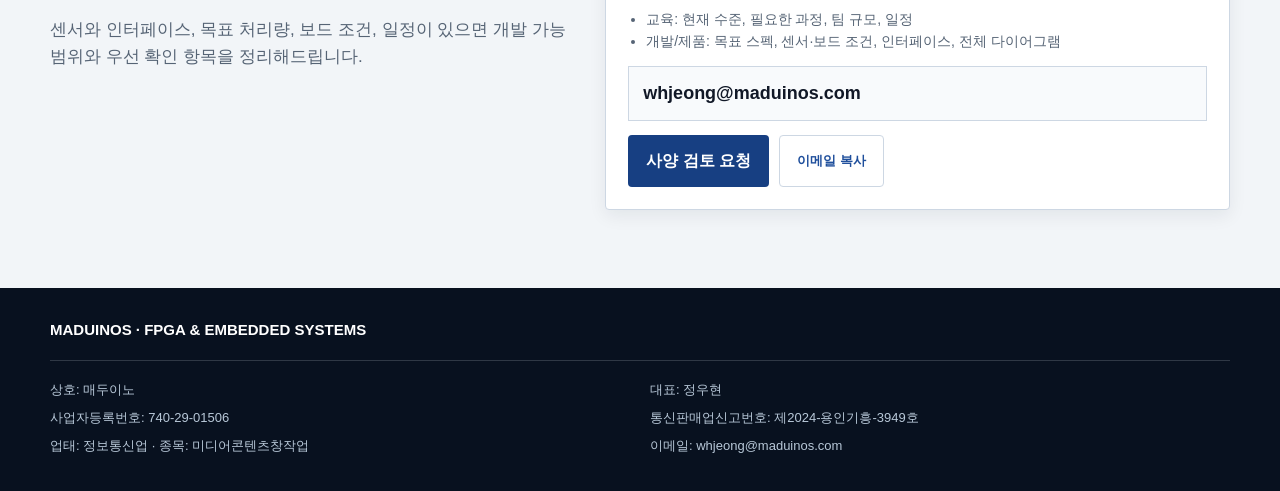
==== commit 02aa218b: "Restore education card and remove ZM4 card" ====
--- a/index.html
+++ b/index.html
@@ -133,6 +133,19 @@
         </div>
         <div class="product-line-grid product-card-grid">
           <article class="product-line-card">
+            <img src="assets/edge-ai-carrier-lab.webp" alt="FPGA education and lecture product with development board lab setup" width="1672" height="941" loading="lazy">
+            <span class="tag blue">Education</span>
+            <h3>교육 및 강의</h3>
+            <ul>
+              <li>FPGA VOD 강의 목차</li>
+              <li>고객 맞춤형 교육</li>
+              <li>고객 보드 Bring-Up</li>
+              <li>Verilog HDL</li>
+              <li>Zynq / Zynq MPSoC</li>
+            </ul>
+            <a class="text-link" href="pages/fpga-education-consulting.html">교육 상세 보기</a>
+          </article>
+          <article class="product-line-card">
             <img src="assets/tdc-timing-applications.webp" alt="FPGA TDC timing module application image" width="1672" height="941" loading="lazy">
             <span class="tag violet">TDC</span>
             <h3>FPGA 기반 TDC 모듈</h3>
@@ -156,19 +169,7 @@
             </ul>
             <a class="text-link" href="pages/cis-module.html">CIS 상세 보기</a>
           </article>
-          <article class="product-line-card">
-            <img src="assets/zm4-zm4mpsoc-black-som-module.webp" alt="ZM4 and ZM4MPSoC black SoM module product image" width="1254" height="1254" loading="lazy">
-            <span class="tag amber">SoM</span>
-            <h3>ZM4/ZM4MPSoC SoM 모듈</h3>
-            <ul>
-              <li>Zynq7000 / ZynqMPSoC</li>
-              <li>DDR3/DDR4L</li>
-              <li>32 MB QSPI Flash</li>
-              <li>0°C ~ 65°C 동작</li>
-              <li>고객 맞춤형 사양 가능</li>
-            </ul>
-            <a class="text-link" href="pages/zm4-module.html">ZM4 상세 보기</a>
-          </article>
+          
         </div>
       </div>
     </section>
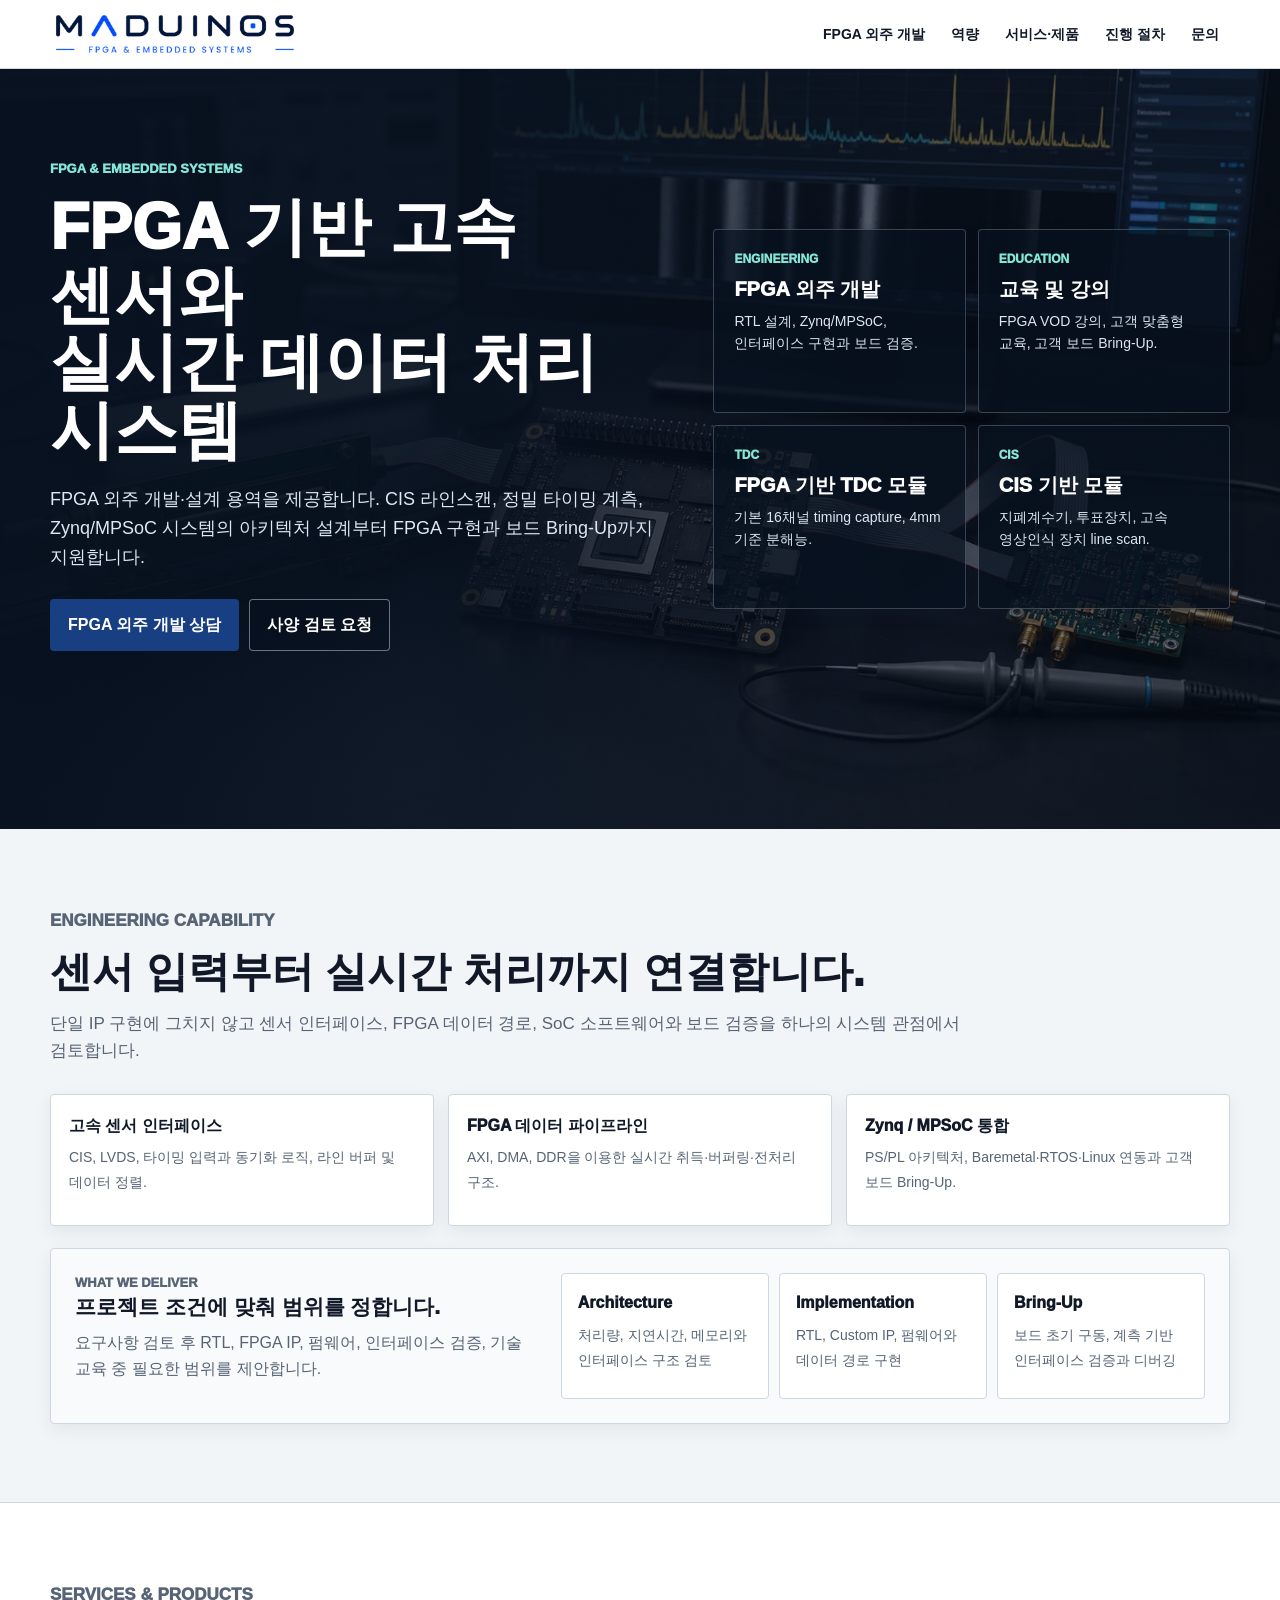
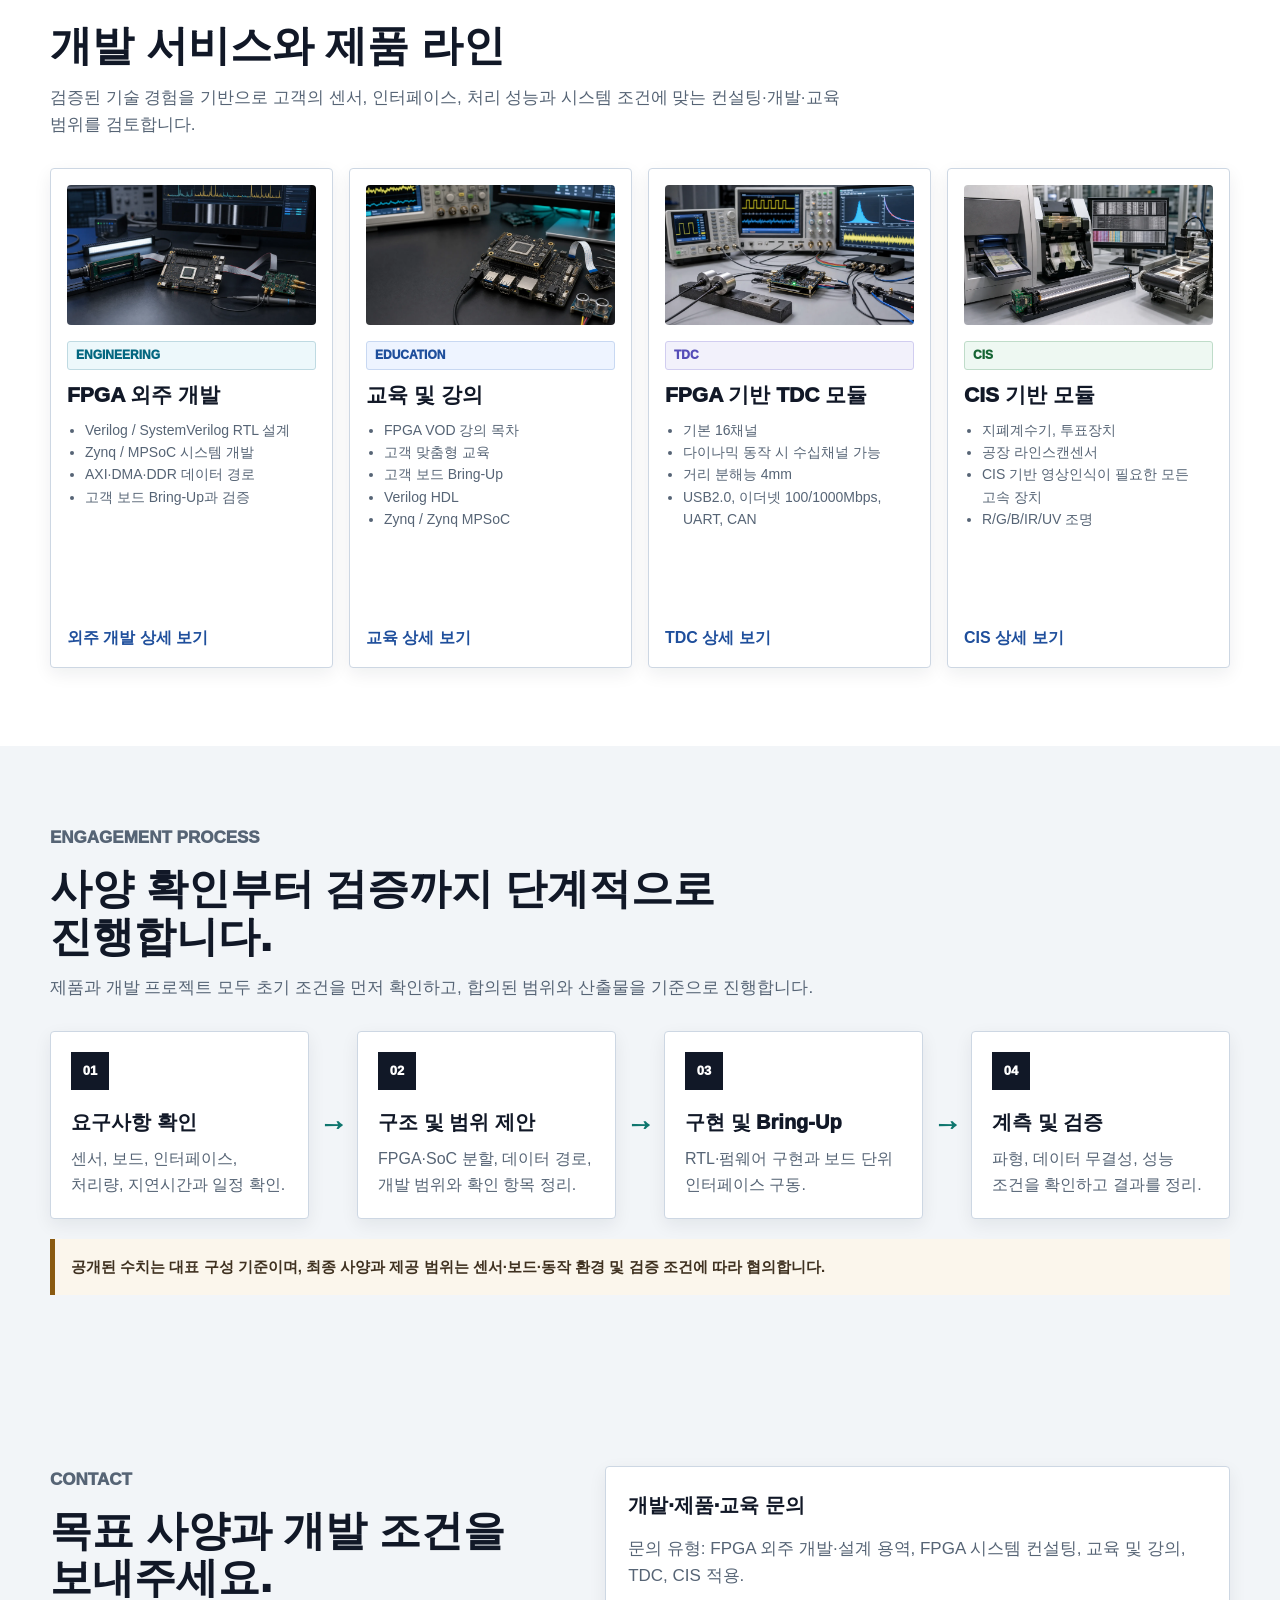
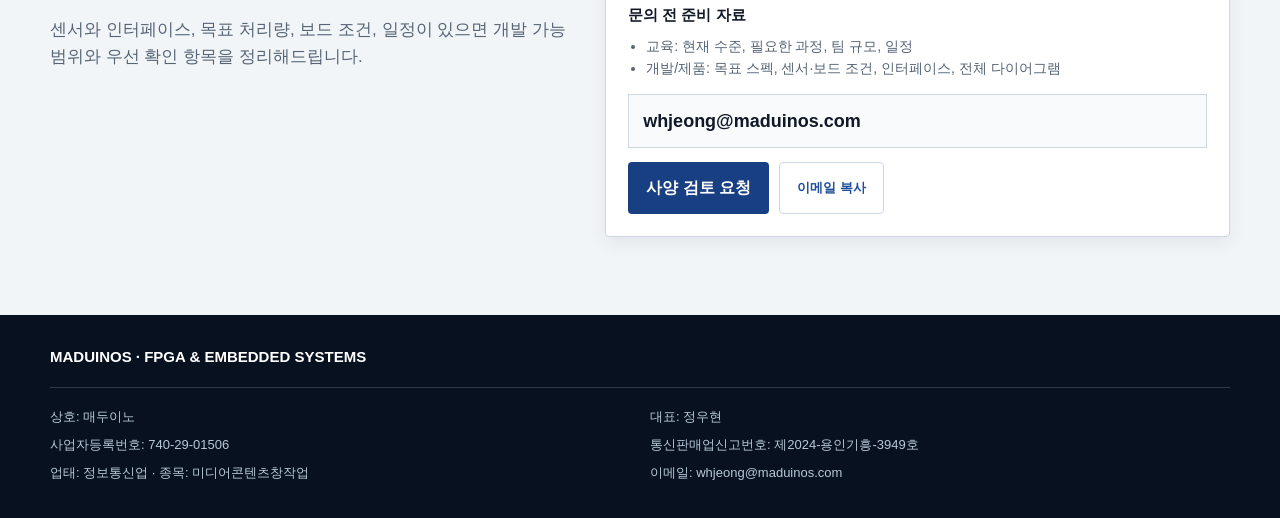
==== commit bd5ea292: "feat: add FPGA outsourcing service page and search discovery metadata" ====
--- a/index.html
+++ b/index.html
@@ -3,11 +3,11 @@
 <head>
   <meta charset="utf-8">
   <meta name="viewport" content="width=device-width, initial-scale=1">
-  <meta name="description" content="MADUINOS는 FPGA 기반 고속 센서 인터페이스와 실시간 데이터 처리 시스템을 개발합니다. CIS 라인스캔, 정밀 타이밍 계측, Zynq/MPSoC 시스템과 FPGA 실무 교육을 제공합니다.">
-  <title>MADUINOS | FPGA 기반 고속 센서 시스템 개발</title>
+  <meta name="description" content="MADUINOS는 FPGA 외주 개발과 설계 용역을 제공합니다. Verilog/SystemVerilog RTL, Zynq/MPSoC, AXI·DMA, 고속 센서 인터페이스 구현부터 보드 Bring-Up과 검증까지 상담하세요.">
+  <title>FPGA 외주 개발 · 고속 센서 시스템 개발 | MADUINOS</title>
   <link rel="canonical" href="https://maduinos.com/">
-  <meta property="og:title" content="MADUINOS | FPGA 기반 고속 센서 시스템 개발">
-  <meta property="og:description" content="CIS 라인스캔, 정밀 타이밍 계측, Zynq/MPSoC 시스템의 FPGA 설계부터 보드 Bring-Up까지 지원합니다.">
+  <meta property="og:title" content="FPGA 외주 개발 · 고속 센서 시스템 개발 | MADUINOS">
+  <meta property="og:description" content="FPGA 외주 개발·설계 용역, Zynq/MPSoC 시스템, 고속 센서 인터페이스의 설계부터 보드 Bring-Up까지 지원합니다.">
   <meta property="og:type" content="website">
   <meta property="og:url" content="https://maduinos.com/">
   <meta property="og:image" content="https://maduinos.com/assets/og-home.jpg">
@@ -22,11 +22,12 @@
   {
     "@context": "https://schema.org",
     "@type": "Organization",
+    "@id": "https://maduinos.com/#organization",
     "name": "MADUINOS",
     "url": "https://maduinos.com/",
     "logo": "https://maduinos.com/assets/maduinos_wordmark_reference_clean.png",
     "email": "whjeong@maduinos.com",
-    "description": "FPGA 기반 고속 센서 인터페이스와 실시간 데이터 처리 시스템 개발. CIS 라인스캔, 정밀 타이밍 계측, Zynq/MPSoC 시스템 및 FPGA 실무 교육."
+    "description": "FPGA 외주 개발과 설계 용역. 고속 센서 인터페이스, 실시간 데이터 처리, Zynq/MPSoC 시스템 개발 및 FPGA 실무 교육."
   }
   </script>
 </head>
@@ -38,8 +39,9 @@
         <img class="brand-logo" src="assets/maduinos_wordmark_reference_clean.png" alt="MADUINOS" width="760" height="139">
       </span>
       <nav class="nav-links" aria-label="주요 섹션">
+        <a href="pages/fpga-outsourcing.html">FPGA 외주 개발</a>
         <a href="#services">역량</a>
-        <a href="#products">제품</a>
+        <a href="#products">서비스·제품</a>
         <a href="#process">진행 절차</a>
         <a href="#contact">문의</a>
       </nav>
@@ -57,15 +59,20 @@
             <span class="keep">실시간 데이터 처리 시스템</span>
           </h1>
           <p class="lead">
-            CIS 라인스캔, 정밀 타이밍 계측, Zynq/MPSoC 시스템의 아키텍처 설계부터 FPGA 구현과 보드 Bring-Up까지 지원합니다.
+            FPGA 외주 개발·설계 용역을 제공합니다. CIS 라인스캔, 정밀 타이밍 계측, Zynq/MPSoC 시스템의 아키텍처 설계부터 FPGA 구현과 보드 Bring-Up까지 지원합니다.
           </p>
           <div class="hero-actions">
-            <a class="button" href="#services">개발 역량 보기</a>
+            <a class="button" href="pages/fpga-outsourcing.html">FPGA 외주 개발 상담</a>
             <a class="button secondary" href="#contact">사양 검토 요청</a>
           </div>
         </div>
 
-        <div class="solution-nav" aria-label="MADUINOS product lines">
+        <div class="solution-nav" aria-label="MADUINOS 서비스와 제품">
+          <a href="pages/fpga-outsourcing.html">
+            <span>Engineering</span>
+            <strong>FPGA 외주 개발</strong>
+            <p>RTL 설계, Zynq/MPSoC, 인터페이스 구현과 보드 검증.</p>
+          </a>
           <a href="pages/fpga-education-consulting.html">
             <span>Education</span>
             <strong>교육 및 강의</strong>
@@ -125,13 +132,25 @@
     <section class="section alt" id="products">
       <div class="shell">
         <div class="section-head">
-          <p class="eyebrow">Products</p>
-          <h2>제품 라인</h2>
+          <p class="eyebrow">Services &amp; Products</p>
+          <h2>개발 서비스와 제품 라인</h2>
           <p>
             검증된 기술 경험을 기반으로 고객의 센서, 인터페이스, 처리 성능과 시스템 조건에 맞는 컨설팅·개발·교육 범위를 검토합니다.
           </p>
         </div>
         <div class="product-line-grid product-card-grid">
+          <article class="product-line-card">
+            <img src="assets/tdc-cis-lab-system.webp" alt="FPGA 외주 개발을 위한 보드와 센서 인터페이스 검증 환경" width="1644" height="957" loading="lazy">
+            <span class="tag cyan">Engineering</span>
+            <h3>FPGA 외주 개발</h3>
+            <ul>
+              <li>Verilog / SystemVerilog RTL 설계</li>
+              <li>Zynq / MPSoC 시스템 개발</li>
+              <li>AXI·DMA·DDR 데이터 경로</li>
+              <li>고객 보드 Bring-Up과 검증</li>
+            </ul>
+            <a class="text-link" href="pages/fpga-outsourcing.html">외주 개발 상세 보기</a>
+          </article>
           <article class="product-line-card">
             <img src="assets/edge-ai-carrier-lab.webp" alt="FPGA education and lecture product with development board lab setup" width="1672" height="941" loading="lazy">
             <span class="tag blue">Education</span>
@@ -206,7 +225,7 @@
         </div>
         <div class="contact-card">
           <strong>개발·제품·교육 문의</strong>
-          <p>문의 유형: FPGA 시스템 컨설팅·개발, 교육 및 강의, TDC, CIS 적용.</p>
+          <p>문의 유형: FPGA 외주 개발·설계 용역, FPGA 시스템 컨설팅, 교육 및 강의, TDC, CIS 적용.</p>
           <div class="contact-prep">
             <strong>문의 전 준비 자료</strong>
             <ul>
